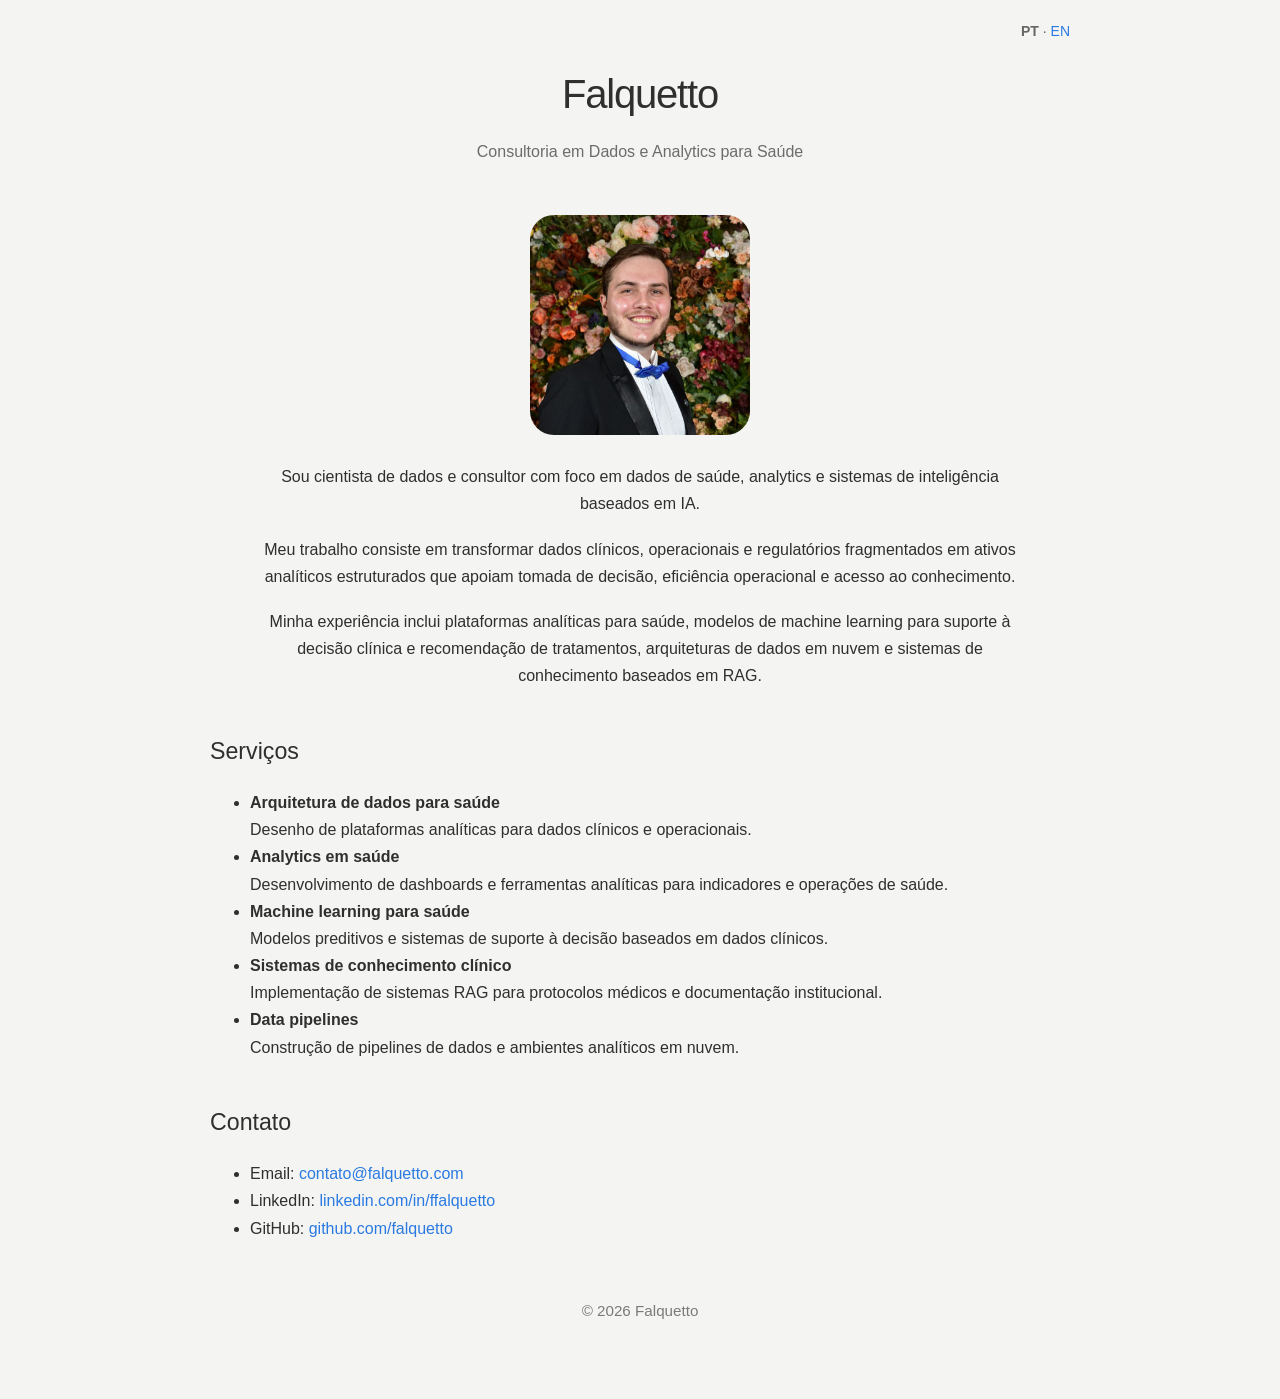
==== pt.html @ 8dc953e3 "." ====
<!DOCTYPE html>
<html lang="pt">

<head>
<meta charset="UTF-8">
<meta name="viewport" content="width=device-width, initial-scale=1.0">

<title>Falquetto // Consultoria em Dados para Saúde</title>

<link rel="stylesheet" href="style.css">
</head>

<body>

<div class="container">

<div class="lang-switch">
<strong>PT</strong> · <a href="index.html">EN</a>
</div>

<header>

<h1>Falquetto</h1>

<p class="subtitle">
Consultoria em Dados e Analytics para Saúde
</p>

</header>


<section class="intro">

<img src="assets/foto.jpg" class="profile">

<p>
Sou cientista de dados e consultor com foco em dados de saúde, analytics e sistemas de inteligência baseados em IA.
</p>

<p>
Meu trabalho consiste em transformar dados clínicos, operacionais e regulatórios fragmentados em ativos analíticos estruturados que apoiam tomada de decisão, eficiência operacional e acesso ao conhecimento.
</p>

<p>
Minha experiência inclui plataformas analíticas para saúde, modelos de machine learning para suporte à decisão clínica e recomendação de tratamentos, arquiteturas de dados em nuvem e sistemas de conhecimento baseados em RAG.
</p>

</section>


<section>

<h2>Serviços</h2>

<ul>

<li>
<b>Arquitetura de dados para saúde</b><br>
Desenho de plataformas analíticas para dados clínicos e operacionais.
</li>

<li>
<b>Analytics em saúde</b><br>
Desenvolvimento de dashboards e ferramentas analíticas para indicadores e operações de saúde.
</li>

<li>
<b>Machine learning para saúde</b><br>
Modelos preditivos e sistemas de suporte à decisão baseados em dados clínicos.
</li>

<li>
<b>Sistemas de conhecimento clínico</b><br>
Implementação de sistemas RAG para protocolos médicos e documentação institucional.
</li>

<li>
<b>Data pipelines</b><br>
Construção de pipelines de dados e ambientes analíticos em nuvem.
</li>

</ul>

</section>


<section>

<h2>Contato</h2>

<ul>

<li>Email: <a href="mailto:contato@falquetto.com">contato@falquetto.com</a></li>

<li>LinkedIn:
<a href="https://www.linkedin.com/in/ffalquetto/" target="_blank">
linkedin.com/in/ffalquetto
</a>
</li>

<li>GitHub:
<a href="https://github.com/falquetto" target="_blank">
github.com/falquetto
</a>
</li>

</ul>

</section>

<footer>

<p>© 2026 Falquetto</p>

</footer>

</div>

</body>
</html>
---- style.css ----
body {

  margin: 0;
  font-family: -apple-system, BlinkMacSystemFont, "Segoe UI", Roboto, Helvetica, Arial, sans-serif;
  background: #f4f4f2;
  color: #2f2f2f;
  line-height: 1.7;

}

.container {

  max-width: 860px;
  margin: auto;
  padding: 60px 30px;
  position: relative;

}

.lang-switch {

  position: absolute;
  top: 20px;
  right: 30px;
  font-size: 14px;
  color: #666;

}

.lang-switch a {

  text-decoration: none;
  color: #2a7ae2;

}

.lang-switch a:hover {

  text-decoration: underline;

}

header {

  text-align: center;
  margin-bottom: 50px;

}

h1 {

  margin: 0;
  font-size: 2.5rem;
  font-weight: 300;
  letter-spacing: -0.03em;

}

.subtitle {

  margin-top: 10px;
  color: #6c6c6c;
  font-size: 1rem;

}

section {

  margin-bottom: 42px;

}

h2 {

  margin: 0 0 18px;
  font-size: 1.45rem;
  font-weight: 500;

}

.intro {

  text-align: center;

}

.intro p {

  max-width: 760px;
  margin: auto;
  margin-bottom: 18px;

}

.profile {

  width: 220px;
  border-radius: 24px;
  display: block;
  margin: auto;
  margin-bottom: 28px;

}

.card-list,
.contact-list {

  list-style: none;
  padding: 0;
  margin: 0;

}

.card-list li {

  background: rgba(255, 255, 255, 0.7);
  border: 1px solid #e7e7e3;
  border-radius: 18px;
  padding: 18px 20px;
  margin-bottom: 14px;

}

.contact-list li {

  margin-bottom: 10px;

}

b {

  font-weight: 600;

}

a {

  color: #2a7ae2;
  text-decoration: none;

}

a:hover {

  text-decoration: underline;

}

footer {

  margin-top: 56px;
  text-align: center;
  color: #7a7a7a;
  font-size: 0.95rem;

}

@media (max-width: 640px) {

  .container {

    padding: 40px 20px;

  }

  h1 {

    font-size: 2rem;

  }

  .profile {

    width: 180px;

  }

  .lang-switch {

    right: 20px;

  }

}
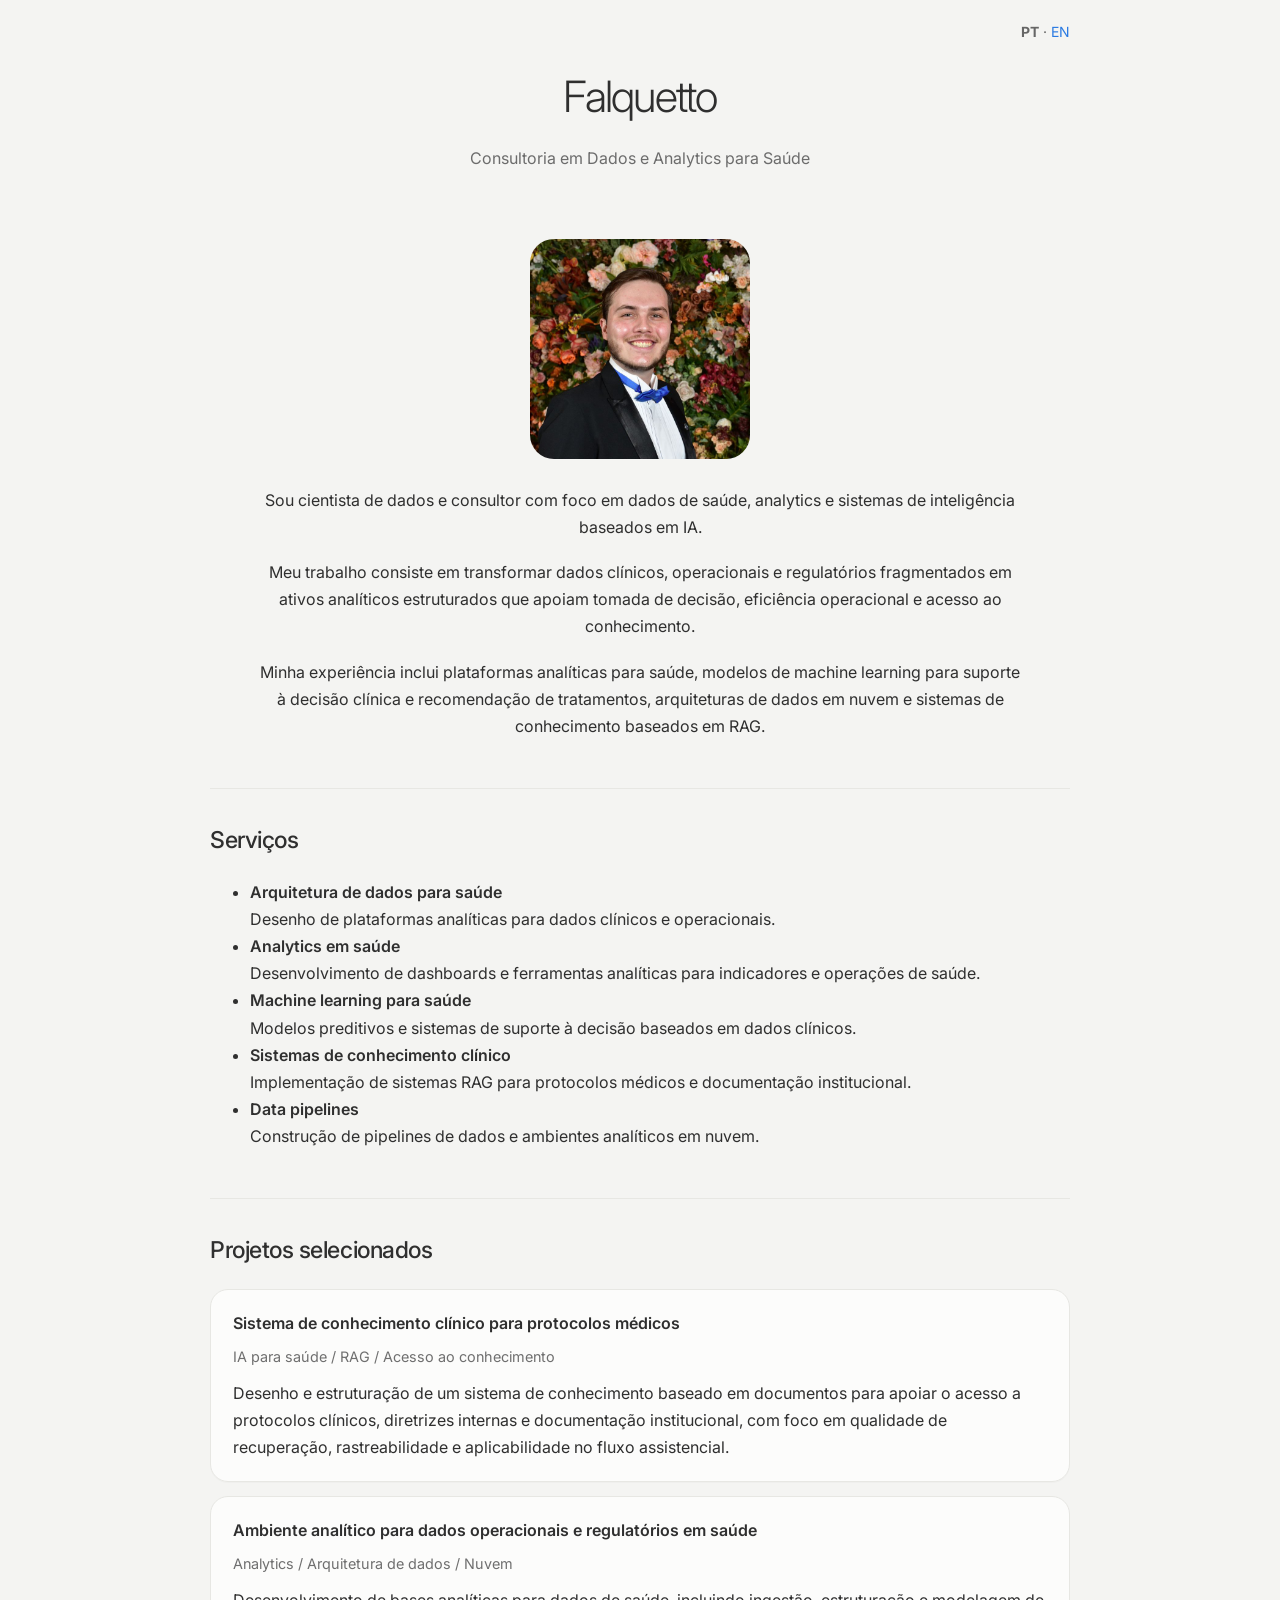
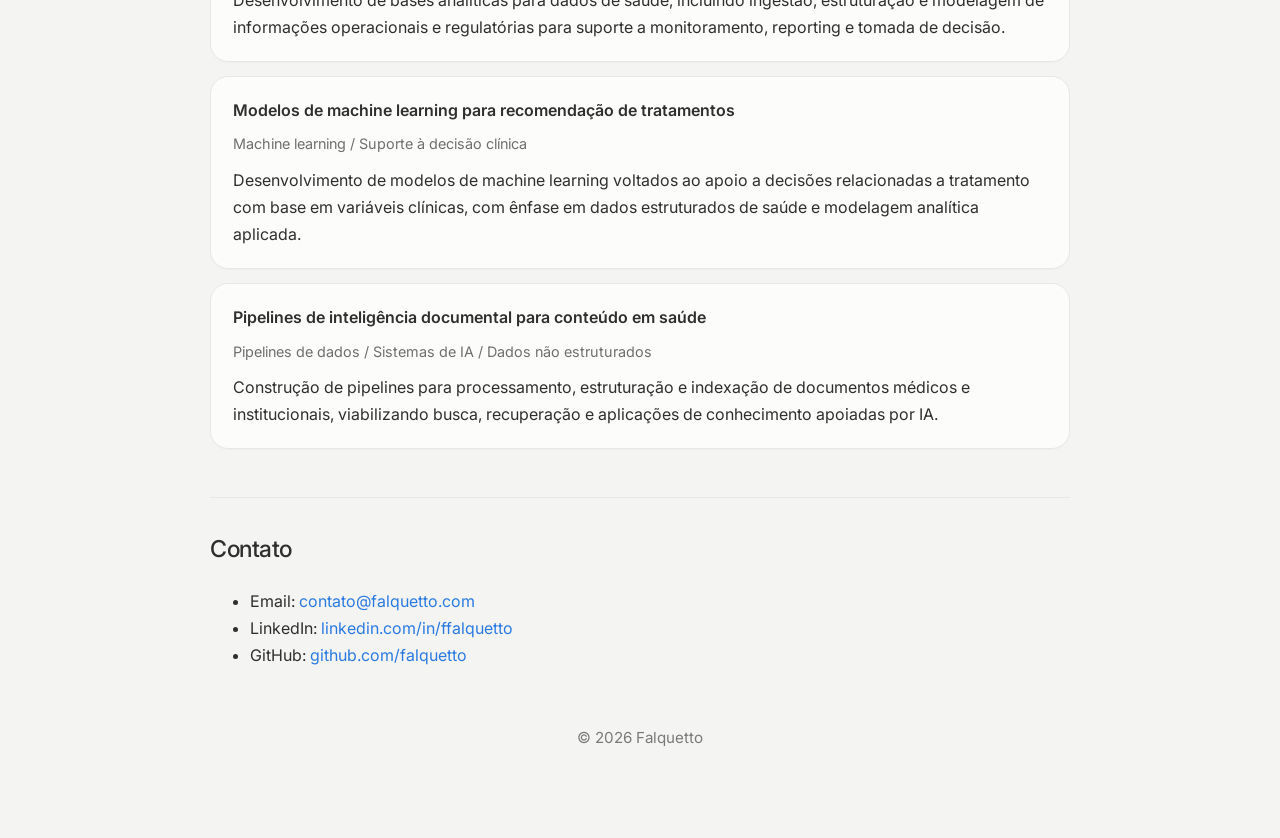
==== commit e1029f52: "." ====
--- a/pt.html
+++ b/pt.html
@@ -85,6 +85,36 @@
 
 
 <section>
+  <h2>Projetos selecionados</h2>
+  <ul class="project-list">
+    <li>
+      <span class="project-title">Sistema de conhecimento clínico para protocolos médicos</span>
+      <span class="project-meta">IA para saúde / RAG / Acesso ao conhecimento</span>
+      Desenho e estruturação de um sistema de conhecimento baseado em documentos para apoiar o acesso a protocolos clínicos, diretrizes internas e documentação institucional, com foco em qualidade de recuperação, rastreabilidade e aplicabilidade no fluxo assistencial.
+    </li>
+
+    <li>
+      <span class="project-title">Ambiente analítico para dados operacionais e regulatórios em saúde</span>
+      <span class="project-meta">Analytics / Arquitetura de dados / Nuvem</span>
+      Desenvolvimento de bases analíticas para dados de saúde, incluindo ingestão, estruturação e modelagem de informações operacionais e regulatórias para suporte a monitoramento, reporting e tomada de decisão.
+    </li>
+
+    <li>
+      <span class="project-title">Modelos de machine learning para recomendação de tratamentos</span>
+      <span class="project-meta">Machine learning / Suporte à decisão clínica</span>
+      Desenvolvimento de modelos de machine learning voltados ao apoio a decisões relacionadas a tratamento com base em variáveis clínicas, com ênfase em dados estruturados de saúde e modelagem analítica aplicada.
+    </li>
+
+    <li>
+      <span class="project-title">Pipelines de inteligência documental para conteúdo em saúde</span>
+      <span class="project-meta">Pipelines de dados / Sistemas de IA / Dados não estruturados</span>
+      Construção de pipelines para processamento, estruturação e indexação de documentos médicos e institucionais, viabilizando busca, recuperação e aplicações de conhecimento apoiadas por IA.
+    </li>
+  </ul>
+</section>
+
+
+<section>
 
 <h2>Contato</h2>
 
--- a/style.css
+++ b/style.css
@@ -1,184 +1,168 @@
+@import url('https://fonts.googleapis.com/css2?family=Inter:wght@300;400;500;600&display=swap');
+
 body {
-
   margin: 0;
-  font-family: -apple-system, BlinkMacSystemFont, "Segoe UI", Roboto, Helvetica, Arial, sans-serif;
+  font-family: "Inter", -apple-system, BlinkMacSystemFont, "Segoe UI", Roboto, Helvetica, Arial, sans-serif;
   background: #f4f4f2;
   color: #2f2f2f;
   line-height: 1.7;
-
 }
 
 .container {
-
   max-width: 860px;
   margin: auto;
-  padding: 60px 30px;
+  padding: 60px 30px 72px;
   position: relative;
-
 }
 
 .lang-switch {
-
   position: absolute;
   top: 20px;
   right: 30px;
   font-size: 14px;
   color: #666;
-
 }
 
 .lang-switch a {
-
   text-decoration: none;
   color: #2a7ae2;
-
 }
 
 .lang-switch a:hover {
-
   text-decoration: underline;
-
 }
 
 header {
-
   text-align: center;
-  margin-bottom: 50px;
-
+  margin-bottom: 56px;
 }
 
 h1 {
-
   margin: 0;
-  font-size: 2.5rem;
+  font-size: 2.7rem;
   font-weight: 300;
-  letter-spacing: -0.03em;
-
+  letter-spacing: -0.04em;
 }
 
 .subtitle {
-
-  margin-top: 10px;
+  margin-top: 12px;
   color: #6c6c6c;
   font-size: 1rem;
-
 }
 
 section {
+  margin-bottom: 48px;
+  padding-top: 10px;
+}
 
-  margin-bottom: 42px;
-
+section + section {
+  border-top: 1px solid #e7e7e3;
+  padding-top: 32px;
 }
 
 h2 {
-
   margin: 0 0 18px;
   font-size: 1.45rem;
   font-weight: 500;
-
+  letter-spacing: -0.02em;
 }
 
 .intro {
-
   text-align: center;
-
 }
 
 .intro p {
-
   max-width: 760px;
-  margin: auto;
-  margin-bottom: 18px;
-
+  margin: 0 auto 18px;
 }
 
 .profile {
-
   width: 220px;
+  max-width: 100%;
   border-radius: 24px;
   display: block;
-  margin: auto;
-  margin-bottom: 28px;
-
+  margin: 0 auto 28px;
 }
 
 .card-list,
-.contact-list {
-
+.contact-list,
+.project-list {
   list-style: none;
   padding: 0;
   margin: 0;
-
 }
 
-.card-list li {
-
-  background: rgba(255, 255, 255, 0.7);
+.card-list li,
+.project-list li {
+  background: rgba(255, 255, 255, 0.72);
   border: 1px solid #e7e7e3;
   border-radius: 18px;
   padding: 18px 20px;
   margin-bottom: 14px;
+  box-shadow: 0 1px 0 rgba(0, 0, 0, 0.02);
+}
 
+.project-list li {
+  padding: 20px 22px;
+}
+
+.project-title {
+  display: block;
+  margin-bottom: 8px;
+  font-weight: 600;
+  font-size: 1rem;
+}
+
+.project-meta {
+  display: block;
+  margin-bottom: 10px;
+  font-size: 0.9rem;
+  color: #6f6f6f;
 }
 
 .contact-list li {
-
   margin-bottom: 10px;
-
 }
 
 b {
-
   font-weight: 600;
-
 }
 
 a {
-
   color: #2a7ae2;
   text-decoration: none;
-
 }
 
 a:hover {
-
   text-decoration: underline;
-
 }
 
 footer {
-
   margin-top: 56px;
   text-align: center;
   color: #7a7a7a;
   font-size: 0.95rem;
-
 }
 
 @media (max-width: 640px) {
-
   .container {
-
-    padding: 40px 20px;
-
+    padding: 40px 20px 56px;
   }
 
   h1 {
-
-    font-size: 2rem;
-
+    font-size: 2.1rem;
   }
 
   .profile {
-
     width: 180px;
-
   }
 
   .lang-switch {
-
     right: 20px;
-
+    top: 16px;
   }
 
+  section + section {
+    padding-top: 24px;
+  }
 }
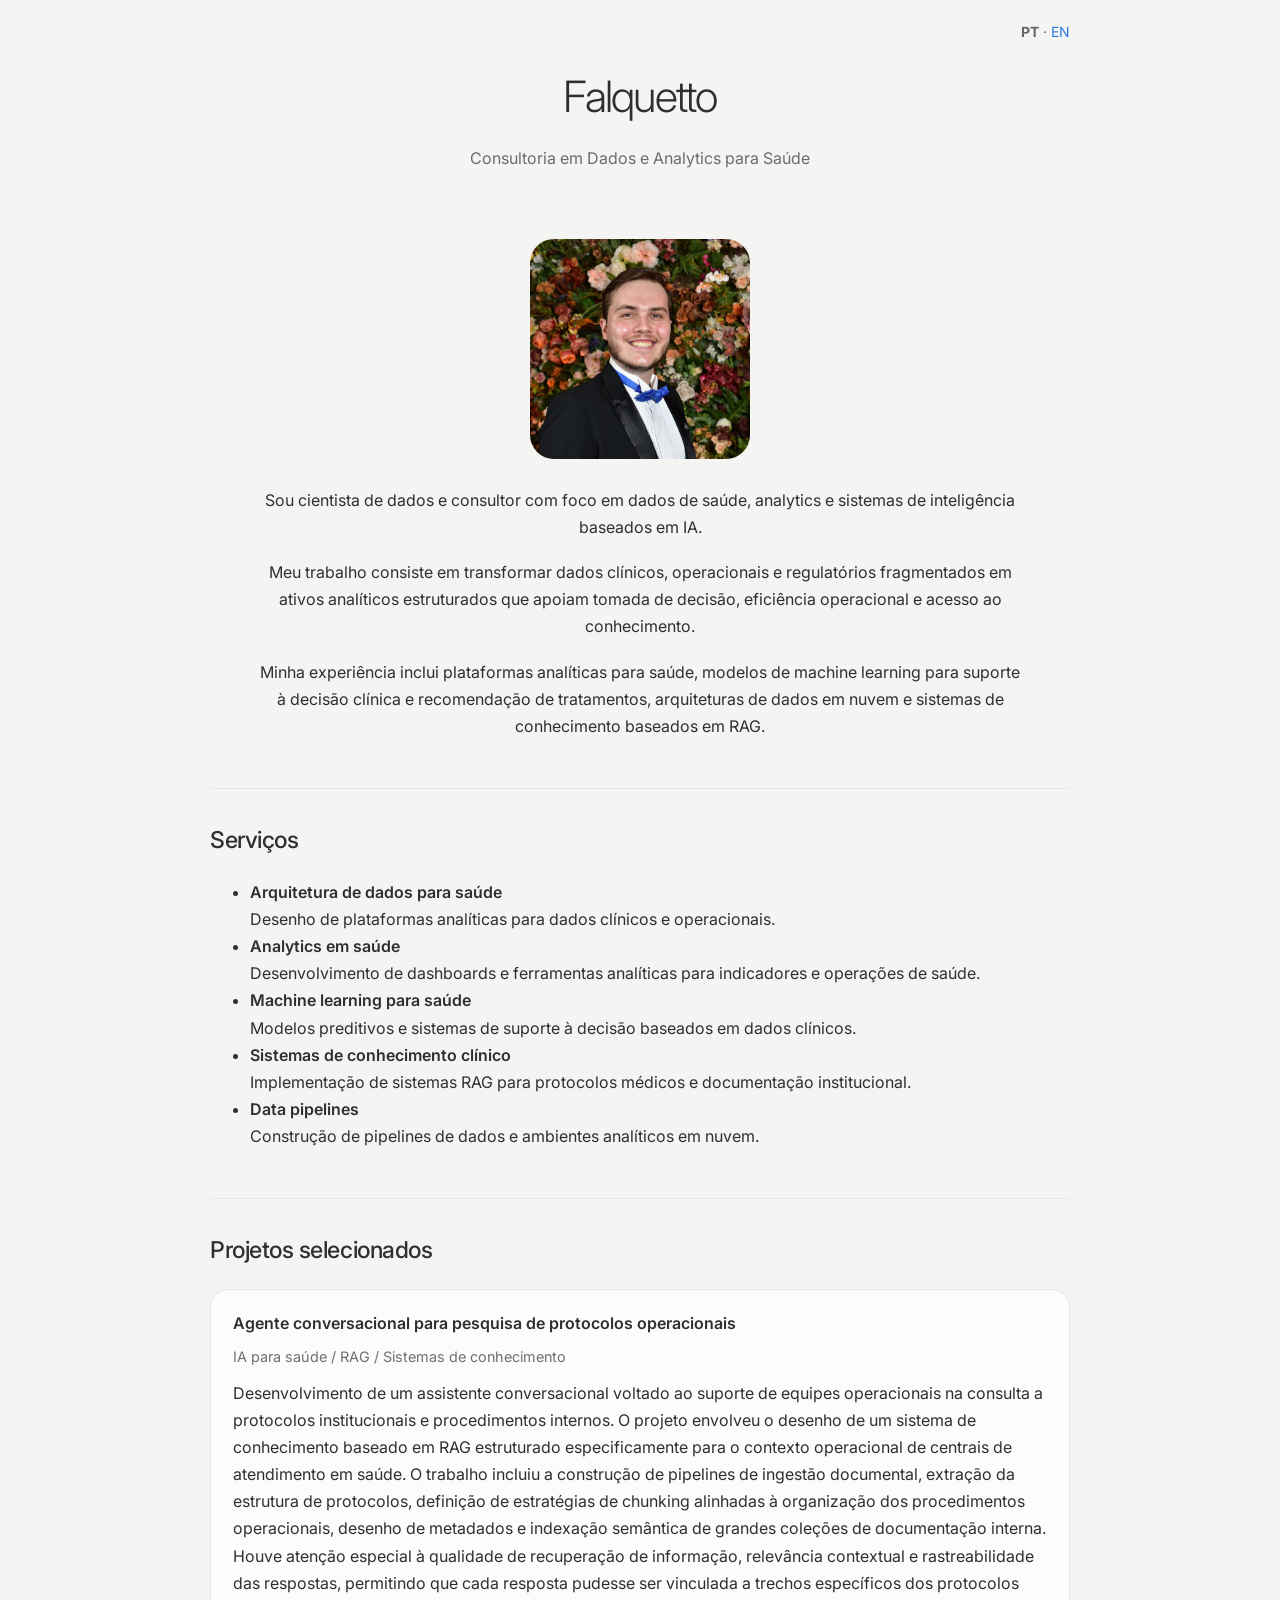
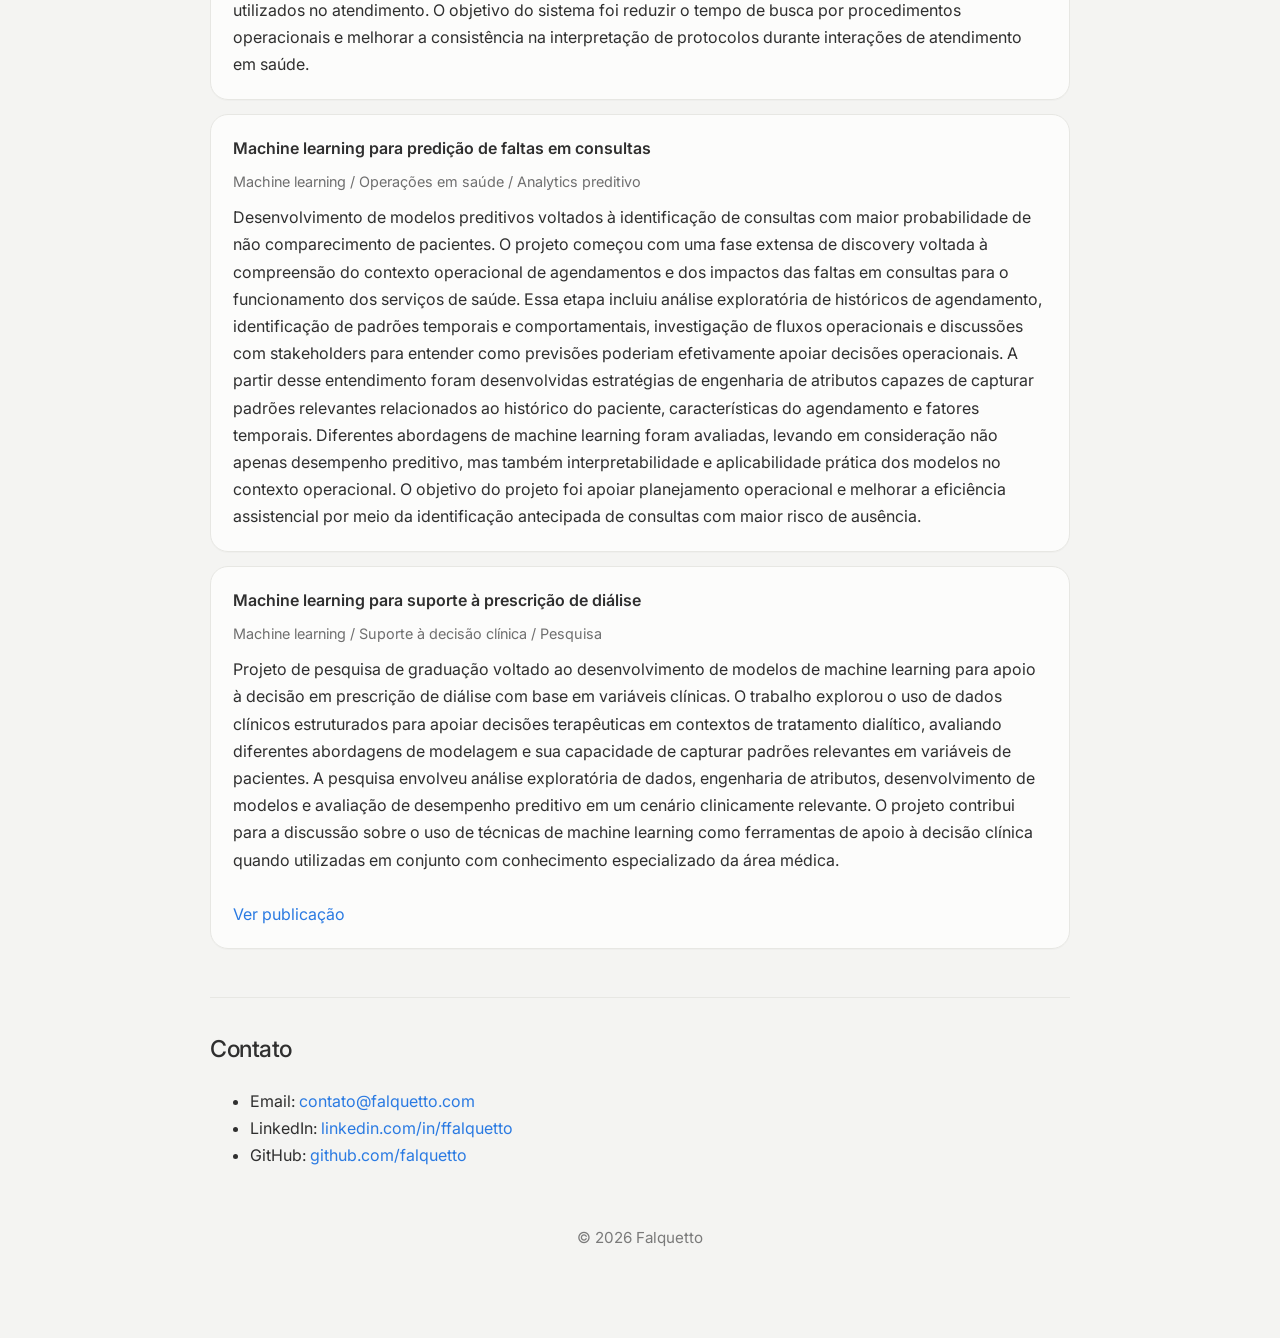
==== commit 25e596b0: "update projects section" ====
--- a/pt.html
+++ b/pt.html
@@ -86,33 +86,124 @@
 
 <section>
   <h2>Projetos selecionados</h2>
+
   <ul class="project-list">
+
     <li>
-      <span class="project-title">Sistema de conhecimento clínico para protocolos médicos</span>
-      <span class="project-meta">IA para saúde / RAG / Acesso ao conhecimento</span>
-      Desenho e estruturação de um sistema de conhecimento baseado em documentos para apoiar o acesso a protocolos clínicos, diretrizes internas e documentação institucional, com foco em qualidade de recuperação, rastreabilidade e aplicabilidade no fluxo assistencial.
+
+      <span class="project-title">
+      Agente conversacional para pesquisa de protocolos operacionais
+      </span>
+
+      <span class="project-meta">
+      IA para saúde / RAG / Sistemas de conhecimento
+      </span>
+
+      Desenvolvimento de um assistente conversacional voltado ao suporte de
+      equipes operacionais na consulta a protocolos institucionais e
+      procedimentos internos.
+
+      O projeto envolveu o desenho de um sistema de conhecimento baseado em
+      RAG estruturado especificamente para o contexto operacional de centrais
+      de atendimento em saúde.
+
+      O trabalho incluiu a construção de pipelines de ingestão documental,
+      extração da estrutura de protocolos, definição de estratégias de
+      chunking alinhadas à organização dos procedimentos operacionais,
+      desenho de metadados e indexação semântica de grandes coleções de
+      documentação interna.
+
+      Houve atenção especial à qualidade de recuperação de informação,
+      relevância contextual e rastreabilidade das respostas, permitindo que
+      cada resposta pudesse ser vinculada a trechos específicos dos
+      protocolos utilizados no atendimento.
+
+      O objetivo do sistema foi reduzir o tempo de busca por procedimentos
+      operacionais e melhorar a consistência na interpretação de protocolos
+      durante interações de atendimento em saúde.
+
     </li>
 
+
+
     <li>
-      <span class="project-title">Ambiente analítico para dados operacionais e regulatórios em saúde</span>
-      <span class="project-meta">Analytics / Arquitetura de dados / Nuvem</span>
-      Desenvolvimento de bases analíticas para dados de saúde, incluindo ingestão, estruturação e modelagem de informações operacionais e regulatórias para suporte a monitoramento, reporting e tomada de decisão.
+
+      <span class="project-title">
+      Machine learning para predição de faltas em consultas
+      </span>
+
+      <span class="project-meta">
+      Machine learning / Operações em saúde / Analytics preditivo
+      </span>
+
+      Desenvolvimento de modelos preditivos voltados à identificação de
+      consultas com maior probabilidade de não comparecimento de pacientes.
+
+      O projeto começou com uma fase extensa de discovery voltada à
+      compreensão do contexto operacional de agendamentos e dos impactos
+      das faltas em consultas para o funcionamento dos serviços de saúde.
+
+      Essa etapa incluiu análise exploratória de históricos de agendamento,
+      identificação de padrões temporais e comportamentais, investigação de
+      fluxos operacionais e discussões com stakeholders para entender como
+      previsões poderiam efetivamente apoiar decisões operacionais.
+
+      A partir desse entendimento foram desenvolvidas estratégias de
+      engenharia de atributos capazes de capturar padrões relevantes
+      relacionados ao histórico do paciente, características do
+      agendamento e fatores temporais.
+
+      Diferentes abordagens de machine learning foram avaliadas, levando
+      em consideração não apenas desempenho preditivo, mas também
+      interpretabilidade e aplicabilidade prática dos modelos no contexto
+      operacional.
+
+      O objetivo do projeto foi apoiar planejamento operacional e melhorar
+      a eficiência assistencial por meio da identificação antecipada de
+      consultas com maior risco de ausência.
+
     </li>
 
+
+
     <li>
-      <span class="project-title">Modelos de machine learning para recomendação de tratamentos</span>
-      <span class="project-meta">Machine learning / Suporte à decisão clínica</span>
-      Desenvolvimento de modelos de machine learning voltados ao apoio a decisões relacionadas a tratamento com base em variáveis clínicas, com ênfase em dados estruturados de saúde e modelagem analítica aplicada.
+
+      <span class="project-title">
+      Machine learning para suporte à prescrição de diálise
+      </span>
+
+      <span class="project-meta">
+      Machine learning / Suporte à decisão clínica / Pesquisa
+      </span>
+
+      Projeto de pesquisa de graduação voltado ao desenvolvimento de
+      modelos de machine learning para apoio à decisão em prescrição de
+      diálise com base em variáveis clínicas.
+
+      O trabalho explorou o uso de dados clínicos estruturados para apoiar
+      decisões terapêuticas em contextos de tratamento dialítico,
+      avaliando diferentes abordagens de modelagem e sua capacidade de
+      capturar padrões relevantes em variáveis de pacientes.
+
+      A pesquisa envolveu análise exploratória de dados, engenharia de
+      atributos, desenvolvimento de modelos e avaliação de desempenho
+      preditivo em um cenário clinicamente relevante.
+
+      O projeto contribui para a discussão sobre o uso de técnicas de
+      machine learning como ferramentas de apoio à decisão clínica quando
+      utilizadas em conjunto com conhecimento especializado da área médica.
+
+      <br><br>
+
+      <a href="https://sol.sbc.org.br/index.php/wesaac/article/view/33469" target="_blank">
+      Ver publicação
+      </a>
+
     </li>
 
-    <li>
-      <span class="project-title">Pipelines de inteligência documental para conteúdo em saúde</span>
-      <span class="project-meta">Pipelines de dados / Sistemas de IA / Dados não estruturados</span>
-      Construção de pipelines para processamento, estruturação e indexação de documentos médicos e institucionais, viabilizando busca, recuperação e aplicações de conhecimento apoiadas por IA.
-    </li>
   </ul>
-</section>
-
+
+</section>
 
 <section>
 
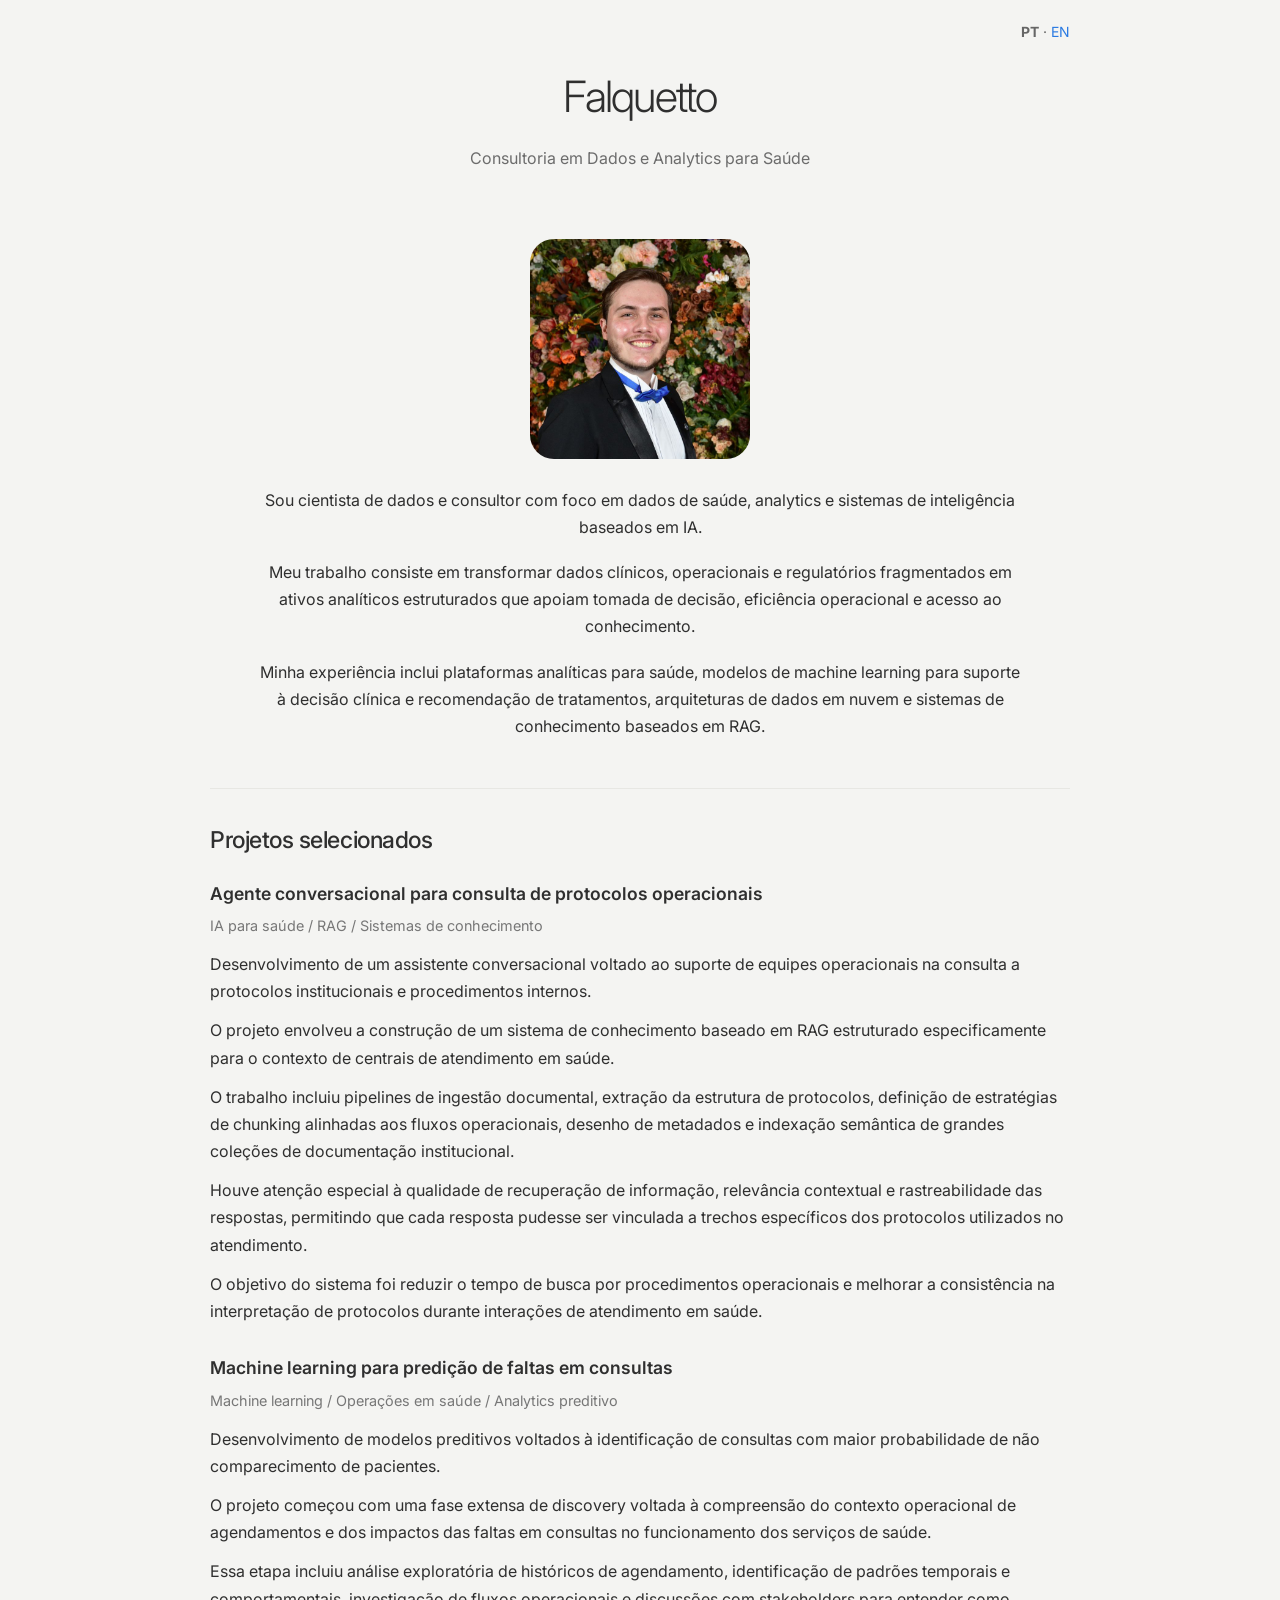
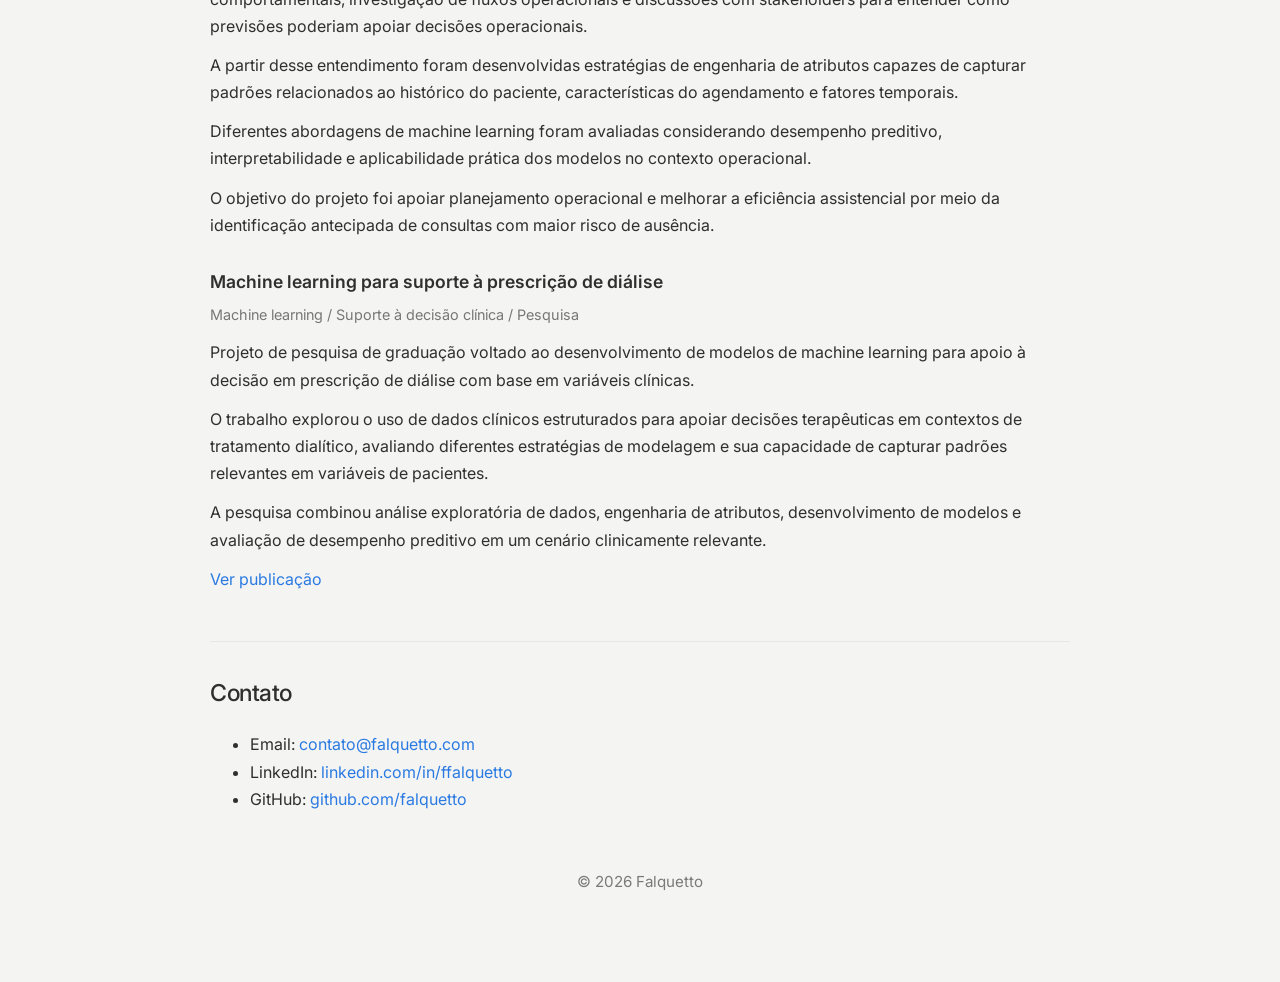
==== commit c7a8f5c2: "update project section style" ====
--- a/pt.html
+++ b/pt.html
@@ -50,158 +50,113 @@
 
 <section>
 
-<h2>Serviços</h2>
+<h2>Projetos selecionados</h2>
 
-<ul>
+<ul class="project-list">
 
 <li>
-<b>Arquitetura de dados para saúde</b><br>
-Desenho de plataformas analíticas para dados clínicos e operacionais.
+
+<div class="project-title">
+Agente conversacional para consulta de protocolos operacionais
+</div>
+
+<div class="project-meta">
+IA para saúde / RAG / Sistemas de conhecimento
+</div>
+
+<p>
+Desenvolvimento de um assistente conversacional voltado ao suporte de equipes operacionais na consulta a protocolos institucionais e procedimentos internos.
+</p>
+
+<p>
+O projeto envolveu a construção de um sistema de conhecimento baseado em RAG estruturado especificamente para o contexto de centrais de atendimento em saúde.
+</p>
+
+<p>
+O trabalho incluiu pipelines de ingestão documental, extração da estrutura de protocolos, definição de estratégias de chunking alinhadas aos fluxos operacionais, desenho de metadados e indexação semântica de grandes coleções de documentação institucional.
+</p>
+
+<p>
+Houve atenção especial à qualidade de recuperação de informação, relevância contextual e rastreabilidade das respostas, permitindo que cada resposta pudesse ser vinculada a trechos específicos dos protocolos utilizados no atendimento.
+</p>
+
+<p>
+O objetivo do sistema foi reduzir o tempo de busca por procedimentos operacionais e melhorar a consistência na interpretação de protocolos durante interações de atendimento em saúde.
+</p>
+
 </li>
 
+
+
 <li>
-<b>Analytics em saúde</b><br>
-Desenvolvimento de dashboards e ferramentas analíticas para indicadores e operações de saúde.
+
+<div class="project-title">
+Machine learning para predição de faltas em consultas
+</div>
+
+<div class="project-meta">
+Machine learning / Operações em saúde / Analytics preditivo
+</div>
+
+<p>
+Desenvolvimento de modelos preditivos voltados à identificação de consultas com maior probabilidade de não comparecimento de pacientes.
+</p>
+
+<p>
+O projeto começou com uma fase extensa de discovery voltada à compreensão do contexto operacional de agendamentos e dos impactos das faltas em consultas no funcionamento dos serviços de saúde.
+</p>
+
+<p>
+Essa etapa incluiu análise exploratória de históricos de agendamento, identificação de padrões temporais e comportamentais, investigação de fluxos operacionais e discussões com stakeholders para entender como previsões poderiam apoiar decisões operacionais.
+</p>
+
+<p>
+A partir desse entendimento foram desenvolvidas estratégias de engenharia de atributos capazes de capturar padrões relacionados ao histórico do paciente, características do agendamento e fatores temporais.
+</p>
+
+<p>
+Diferentes abordagens de machine learning foram avaliadas considerando desempenho preditivo, interpretabilidade e aplicabilidade prática dos modelos no contexto operacional.
+</p>
+
+<p>
+O objetivo do projeto foi apoiar planejamento operacional e melhorar a eficiência assistencial por meio da identificação antecipada de consultas com maior risco de ausência.
+</p>
+
 </li>
 
-<li>
-<b>Machine learning para saúde</b><br>
-Modelos preditivos e sistemas de suporte à decisão baseados em dados clínicos.
-</li>
+
 
 <li>
-<b>Sistemas de conhecimento clínico</b><br>
-Implementação de sistemas RAG para protocolos médicos e documentação institucional.
-</li>
 
-<li>
-<b>Data pipelines</b><br>
-Construção de pipelines de dados e ambientes analíticos em nuvem.
+<div class="project-title">
+Machine learning para suporte à prescrição de diálise
+</div>
+
+<div class="project-meta">
+Machine learning / Suporte à decisão clínica / Pesquisa
+</div>
+
+<p>
+Projeto de pesquisa de graduação voltado ao desenvolvimento de modelos de machine learning para apoio à decisão em prescrição de diálise com base em variáveis clínicas.
+</p>
+
+<p>
+O trabalho explorou o uso de dados clínicos estruturados para apoiar decisões terapêuticas em contextos de tratamento dialítico, avaliando diferentes estratégias de modelagem e sua capacidade de capturar padrões relevantes em variáveis de pacientes.
+</p>
+
+<p>
+A pesquisa combinou análise exploratória de dados, engenharia de atributos, desenvolvimento de modelos e avaliação de desempenho preditivo em um cenário clinicamente relevante.
+</p>
+
+<p>
+<a href="https://sol.sbc.org.br/index.php/wesaac/article/view/33469" target="_blank">
+Ver publicação
+</a>
+</p>
+
 </li>
 
 </ul>
-
-</section>
-
-
-<section>
-  <h2>Projetos selecionados</h2>
-
-  <ul class="project-list">
-
-    <li>
-
-      <span class="project-title">
-      Agente conversacional para pesquisa de protocolos operacionais
-      </span>
-
-      <span class="project-meta">
-      IA para saúde / RAG / Sistemas de conhecimento
-      </span>
-
-      Desenvolvimento de um assistente conversacional voltado ao suporte de
-      equipes operacionais na consulta a protocolos institucionais e
-      procedimentos internos.
-
-      O projeto envolveu o desenho de um sistema de conhecimento baseado em
-      RAG estruturado especificamente para o contexto operacional de centrais
-      de atendimento em saúde.
-
-      O trabalho incluiu a construção de pipelines de ingestão documental,
-      extração da estrutura de protocolos, definição de estratégias de
-      chunking alinhadas à organização dos procedimentos operacionais,
-      desenho de metadados e indexação semântica de grandes coleções de
-      documentação interna.
-
-      Houve atenção especial à qualidade de recuperação de informação,
-      relevância contextual e rastreabilidade das respostas, permitindo que
-      cada resposta pudesse ser vinculada a trechos específicos dos
-      protocolos utilizados no atendimento.
-
-      O objetivo do sistema foi reduzir o tempo de busca por procedimentos
-      operacionais e melhorar a consistência na interpretação de protocolos
-      durante interações de atendimento em saúde.
-
-    </li>
-
-
-
-    <li>
-
-      <span class="project-title">
-      Machine learning para predição de faltas em consultas
-      </span>
-
-      <span class="project-meta">
-      Machine learning / Operações em saúde / Analytics preditivo
-      </span>
-
-      Desenvolvimento de modelos preditivos voltados à identificação de
-      consultas com maior probabilidade de não comparecimento de pacientes.
-
-      O projeto começou com uma fase extensa de discovery voltada à
-      compreensão do contexto operacional de agendamentos e dos impactos
-      das faltas em consultas para o funcionamento dos serviços de saúde.
-
-      Essa etapa incluiu análise exploratória de históricos de agendamento,
-      identificação de padrões temporais e comportamentais, investigação de
-      fluxos operacionais e discussões com stakeholders para entender como
-      previsões poderiam efetivamente apoiar decisões operacionais.
-
-      A partir desse entendimento foram desenvolvidas estratégias de
-      engenharia de atributos capazes de capturar padrões relevantes
-      relacionados ao histórico do paciente, características do
-      agendamento e fatores temporais.
-
-      Diferentes abordagens de machine learning foram avaliadas, levando
-      em consideração não apenas desempenho preditivo, mas também
-      interpretabilidade e aplicabilidade prática dos modelos no contexto
-      operacional.
-
-      O objetivo do projeto foi apoiar planejamento operacional e melhorar
-      a eficiência assistencial por meio da identificação antecipada de
-      consultas com maior risco de ausência.
-
-    </li>
-
-
-
-    <li>
-
-      <span class="project-title">
-      Machine learning para suporte à prescrição de diálise
-      </span>
-
-      <span class="project-meta">
-      Machine learning / Suporte à decisão clínica / Pesquisa
-      </span>
-
-      Projeto de pesquisa de graduação voltado ao desenvolvimento de
-      modelos de machine learning para apoio à decisão em prescrição de
-      diálise com base em variáveis clínicas.
-
-      O trabalho explorou o uso de dados clínicos estruturados para apoiar
-      decisões terapêuticas em contextos de tratamento dialítico,
-      avaliando diferentes abordagens de modelagem e sua capacidade de
-      capturar padrões relevantes em variáveis de pacientes.
-
-      A pesquisa envolveu análise exploratória de dados, engenharia de
-      atributos, desenvolvimento de modelos e avaliação de desempenho
-      preditivo em um cenário clinicamente relevante.
-
-      O projeto contribui para a discussão sobre o uso de técnicas de
-      machine learning como ferramentas de apoio à decisão clínica quando
-      utilizadas em conjunto com conhecimento especializado da área médica.
-
-      <br><br>
-
-      <a href="https://sol.sbc.org.br/index.php/wesaac/article/view/33469" target="_blank">
-      Ver publicação
-      </a>
-
-    </li>
-
-  </ul>
 
 </section>
 
--- a/style.css
+++ b/style.css
@@ -1,168 +1,233 @@
 @import url('https://fonts.googleapis.com/css2?family=Inter:wght@300;400;500;600&display=swap');
 
 body {
+
   margin: 0;
   font-family: "Inter", -apple-system, BlinkMacSystemFont, "Segoe UI", Roboto, Helvetica, Arial, sans-serif;
   background: #f4f4f2;
   color: #2f2f2f;
   line-height: 1.7;
+
 }
 
 .container {
+
   max-width: 860px;
   margin: auto;
   padding: 60px 30px 72px;
   position: relative;
+
 }
 
 .lang-switch {
+
   position: absolute;
   top: 20px;
   right: 30px;
   font-size: 14px;
   color: #666;
+
 }
 
 .lang-switch a {
+
   text-decoration: none;
   color: #2a7ae2;
+
 }
 
 .lang-switch a:hover {
+
   text-decoration: underline;
+
 }
 
 header {
+
   text-align: center;
   margin-bottom: 56px;
+
 }
 
 h1 {
+
   margin: 0;
   font-size: 2.7rem;
   font-weight: 300;
   letter-spacing: -0.04em;
+
 }
 
 .subtitle {
+
   margin-top: 12px;
   color: #6c6c6c;
   font-size: 1rem;
+
 }
 
 section {
+
   margin-bottom: 48px;
   padding-top: 10px;
+
 }
 
 section + section {
+
   border-top: 1px solid #e7e7e3;
   padding-top: 32px;
+
 }
 
 h2 {
+
   margin: 0 0 18px;
   font-size: 1.45rem;
   font-weight: 500;
   letter-spacing: -0.02em;
+
 }
 
 .intro {
+
   text-align: center;
+
 }
 
 .intro p {
+
   max-width: 760px;
-  margin: 0 auto 18px;
+  margin: auto;
+  margin-bottom: 18px;
+
 }
 
 .profile {
+
   width: 220px;
   max-width: 100%;
   border-radius: 24px;
   display: block;
-  margin: 0 auto 28px;
+  margin: auto;
+  margin-bottom: 28px;
+
 }
 
 .card-list,
 .contact-list,
 .project-list {
+
   list-style: none;
   padding: 0;
   margin: 0;
-}
-
-.card-list li,
-.project-list li {
-  background: rgba(255, 255, 255, 0.72);
+
+}
+
+.card-list li {
+
+  background: rgba(255,255,255,0.7);
   border: 1px solid #e7e7e3;
   border-radius: 18px;
   padding: 18px 20px;
   margin-bottom: 14px;
-  box-shadow: 0 1px 0 rgba(0, 0, 0, 0.02);
+
 }
 
 .project-list li {
-  padding: 20px 22px;
+
+  margin-bottom: 28px;
+
 }
 
 .project-title {
-  display: block;
-  margin-bottom: 8px;
+
+  font-size: 1.1rem;
   font-weight: 600;
-  font-size: 1rem;
+  margin-bottom: 6px;
+
 }
 
 .project-meta {
-  display: block;
+
+  font-size: 0.9rem;
+  color: #777;
+  margin-bottom: 12px;
+
+}
+
+.project-list p {
+
+  margin-top: 0;
+  margin-bottom: 12px;
+
+}
+
+.contact-list li {
+
   margin-bottom: 10px;
-  font-size: 0.9rem;
-  color: #6f6f6f;
-}
-
-.contact-list li {
-  margin-bottom: 10px;
+
 }
 
 b {
+
   font-weight: 600;
+
 }
 
 a {
+
   color: #2a7ae2;
   text-decoration: none;
+
 }
 
 a:hover {
+
   text-decoration: underline;
+
 }
 
 footer {
+
   margin-top: 56px;
   text-align: center;
   color: #7a7a7a;
   font-size: 0.95rem;
+
 }
 
 @media (max-width: 640px) {
+
   .container {
+
     padding: 40px 20px 56px;
+
   }
 
   h1 {
+
     font-size: 2.1rem;
+
   }
 
   .profile {
+
     width: 180px;
+
   }
 
   .lang-switch {
+
     right: 20px;
     top: 16px;
+
   }
 
   section + section {
+
     padding-top: 24px;
-  }
+
+  }
+
 }
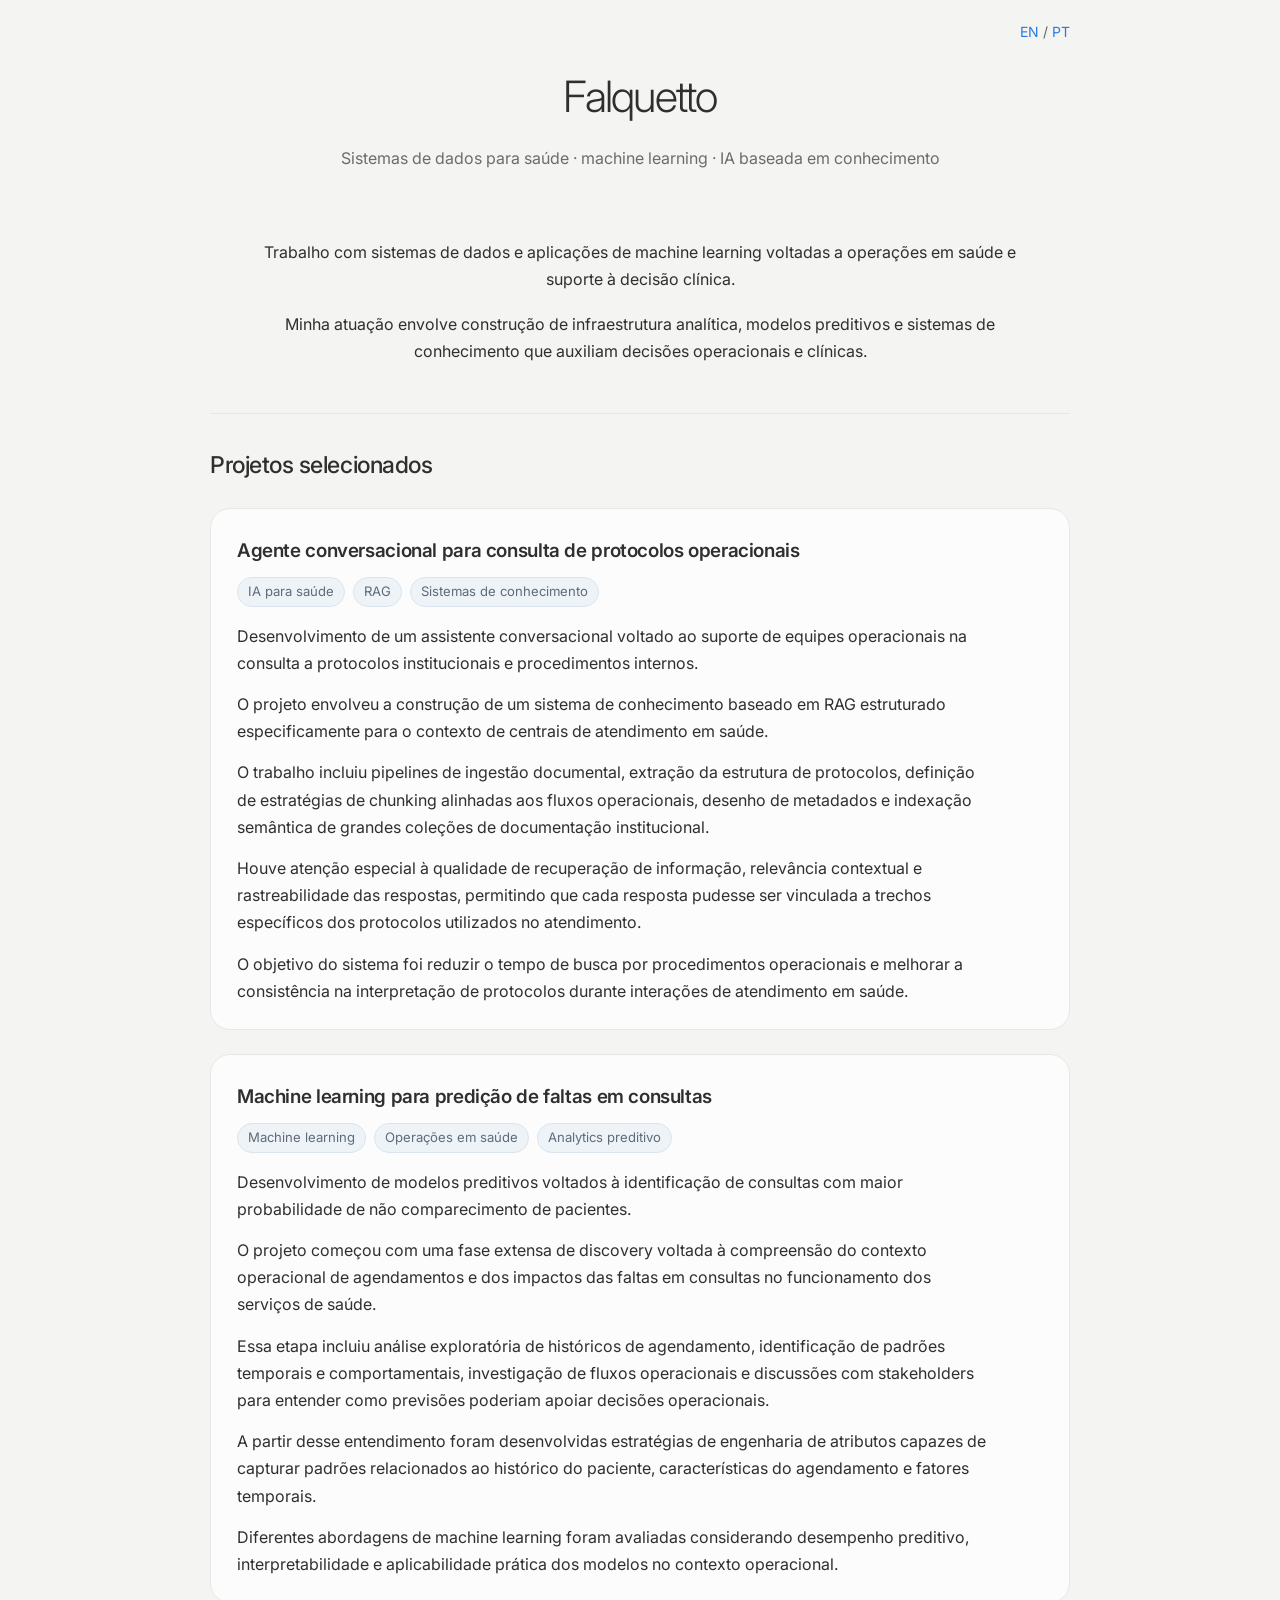
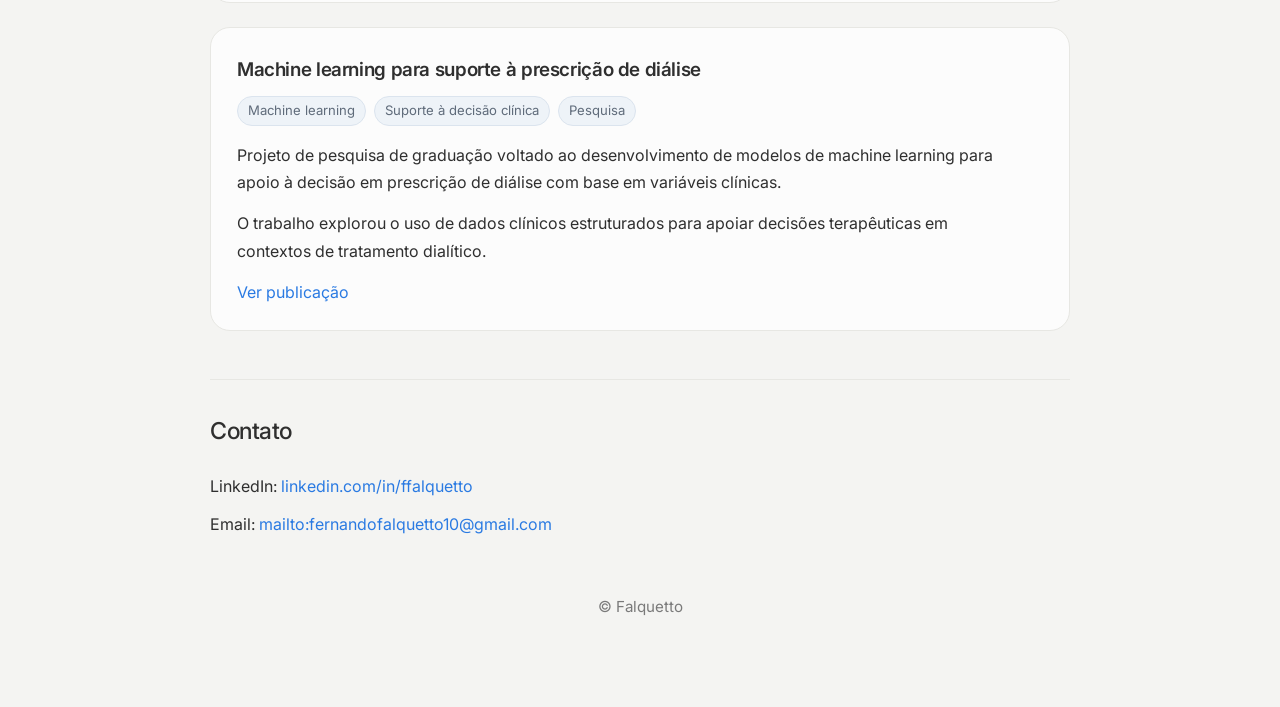
==== commit dbf8eea5: "." ====
--- a/pt.html
+++ b/pt.html
@@ -2,12 +2,14 @@
 <html lang="pt">
 
 <head>
+
 <meta charset="UTF-8">
 <meta name="viewport" content="width=device-width, initial-scale=1.0">
 
-<title>Falquetto // Consultoria em Dados para Saúde</title>
+<title>Falquetto</title>
 
 <link rel="stylesheet" href="style.css">
+
 </head>
 
 <body>
@@ -15,37 +17,31 @@
 <div class="container">
 
 <div class="lang-switch">
-<strong>PT</strong> · <a href="index.html">EN</a>
+<a href="index.html">EN</a> / <a href="pt.html">PT</a>
 </div>
 
 <header>
 
 <h1>Falquetto</h1>
 
-<p class="subtitle">
-Consultoria em Dados e Analytics para Saúde
-</p>
+<div class="subtitle">
+Sistemas de dados para saúde · machine learning · IA baseada em conhecimento
+</div>
 
 </header>
 
-
 <section class="intro">
 
-<img src="assets/foto.jpg" class="profile">
-
 <p>
-Sou cientista de dados e consultor com foco em dados de saúde, analytics e sistemas de inteligência baseados em IA.
+Trabalho com sistemas de dados e aplicações de machine learning voltadas a operações em saúde e suporte à decisão clínica.
 </p>
 
 <p>
-Meu trabalho consiste em transformar dados clínicos, operacionais e regulatórios fragmentados em ativos analíticos estruturados que apoiam tomada de decisão, eficiência operacional e acesso ao conhecimento.
-</p>
-
-<p>
-Minha experiência inclui plataformas analíticas para saúde, modelos de machine learning para suporte à decisão clínica e recomendação de tratamentos, arquiteturas de dados em nuvem e sistemas de conhecimento baseados em RAG.
+Minha atuação envolve construção de infraestrutura analítica, modelos preditivos e sistemas de conhecimento que auxiliam decisões operacionais e clínicas.
 </p>
 
 </section>
+
 
 
 <section>
@@ -60,8 +56,10 @@
 Agente conversacional para consulta de protocolos operacionais
 </div>
 
-<div class="project-meta">
-IA para saúde / RAG / Sistemas de conhecimento
+<div class="project-tags">
+<span>IA para saúde</span>
+<span>RAG</span>
+<span>Sistemas de conhecimento</span>
 </div>
 
 <p>
@@ -94,8 +92,10 @@
 Machine learning para predição de faltas em consultas
 </div>
 
-<div class="project-meta">
-Machine learning / Operações em saúde / Analytics preditivo
+<div class="project-tags">
+<span>Machine learning</span>
+<span>Operações em saúde</span>
+<span>Analytics preditivo</span>
 </div>
 
 <p>
@@ -118,10 +118,6 @@
 Diferentes abordagens de machine learning foram avaliadas considerando desempenho preditivo, interpretabilidade e aplicabilidade prática dos modelos no contexto operacional.
 </p>
 
-<p>
-O objetivo do projeto foi apoiar planejamento operacional e melhorar a eficiência assistencial por meio da identificação antecipada de consultas com maior risco de ausência.
-</p>
-
 </li>
 
 
@@ -132,8 +128,10 @@
 Machine learning para suporte à prescrição de diálise
 </div>
 
-<div class="project-meta">
-Machine learning / Suporte à decisão clínica / Pesquisa
+<div class="project-tags">
+<span>Machine learning</span>
+<span>Suporte à decisão clínica</span>
+<span>Pesquisa</span>
 </div>
 
 <p>
@@ -141,11 +139,7 @@
 </p>
 
 <p>
-O trabalho explorou o uso de dados clínicos estruturados para apoiar decisões terapêuticas em contextos de tratamento dialítico, avaliando diferentes estratégias de modelagem e sua capacidade de capturar padrões relevantes em variáveis de pacientes.
-</p>
-
-<p>
-A pesquisa combinou análise exploratória de dados, engenharia de atributos, desenvolvimento de modelos e avaliação de desempenho preditivo em um cenário clinicamente relevante.
+O trabalho explorou o uso de dados clínicos estruturados para apoiar decisões terapêuticas em contextos de tratamento dialítico.
 </p>
 
 <p>
@@ -160,23 +154,25 @@
 
 </section>
 
+
+
 <section>
 
 <h2>Contato</h2>
 
-<ul>
+<ul class="contact-list">
 
-<li>Email: <a href="mailto:contato@falquetto.com">contato@falquetto.com</a></li>
-
-<li>LinkedIn:
+<li>
+LinkedIn:
 <a href="https://www.linkedin.com/in/ffalquetto/" target="_blank">
 linkedin.com/in/ffalquetto
 </a>
 </li>
 
-<li>GitHub:
-<a href="https://github.com/falquetto" target="_blank">
-github.com/falquetto
+<li>
+Email:
+<a href="mailto:fernandofalquetto10@gmail.com">
+mailto:fernandofalquetto10@gmail.com
 </a>
 </li>
 
@@ -184,13 +180,18 @@
 
 </section>
 
+
+
 <footer>
 
-<p>© 2026 Falquetto</p>
+<p>
+© Falquetto
+</p>
 
 </footer>
 
 </div>
 
 </body>
+
 </html>
--- a/style.css
+++ b/style.css
@@ -82,7 +82,7 @@
 
 h2 {
 
-  margin: 0 0 18px;
+  margin: 0 0 22px;
   font-size: 1.45rem;
   font-weight: 500;
   letter-spacing: -0.02em;
@@ -114,15 +114,83 @@
 
 }
 
+/* lists */
+
 .card-list,
-.contact-list,
-.project-list {
+.contact-list {
 
   list-style: none;
   padding: 0;
   margin: 0;
 
 }
+
+/* project cards */
+
+.project-list {
+
+  list-style: none;
+  padding: 0;
+  margin: 0;
+
+}
+
+.project-list li {
+
+  background: rgba(255,255,255,0.75);
+  border: 1px solid #e7e7e3;
+  border-radius: 20px;
+  padding: 26px 26px 24px;
+  margin-bottom: 24px;
+
+}
+
+.project-title {
+
+  font-size: 1.18rem;
+  font-weight: 600;
+  margin-bottom: 10px;
+  letter-spacing: -0.02em;
+
+}
+
+/* stack tags */
+
+.project-tags {
+
+  display: flex;
+  flex-wrap: wrap;
+  gap: 8px;
+  margin-bottom: 16px;
+
+}
+
+.project-tags span {
+
+  font-size: 0.82rem;
+  color: #5f6b7a;
+  background: #eef3f8;
+  border: 1px solid #dbe4ee;
+  border-radius: 999px;
+  padding: 6px 10px;
+  line-height: 1.2;
+
+}
+
+.project-list p {
+
+  margin: 0 0 14px;
+  max-width: 760px;
+
+}
+
+.project-list p:last-child {
+
+  margin-bottom: 0;
+
+}
+
+/* services cards */
 
 .card-list li {
 
@@ -134,34 +202,7 @@
 
 }
 
-.project-list li {
-
-  margin-bottom: 28px;
-
-}
-
-.project-title {
-
-  font-size: 1.1rem;
-  font-weight: 600;
-  margin-bottom: 6px;
-
-}
-
-.project-meta {
-
-  font-size: 0.9rem;
-  color: #777;
-  margin-bottom: 12px;
-
-}
-
-.project-list p {
-
-  margin-top: 0;
-  margin-bottom: 12px;
-
-}
+/* contact */
 
 .contact-list li {
 
@@ -197,6 +238,8 @@
 
 }
 
+/* mobile */
+
 @media (max-width: 640px) {
 
   .container {
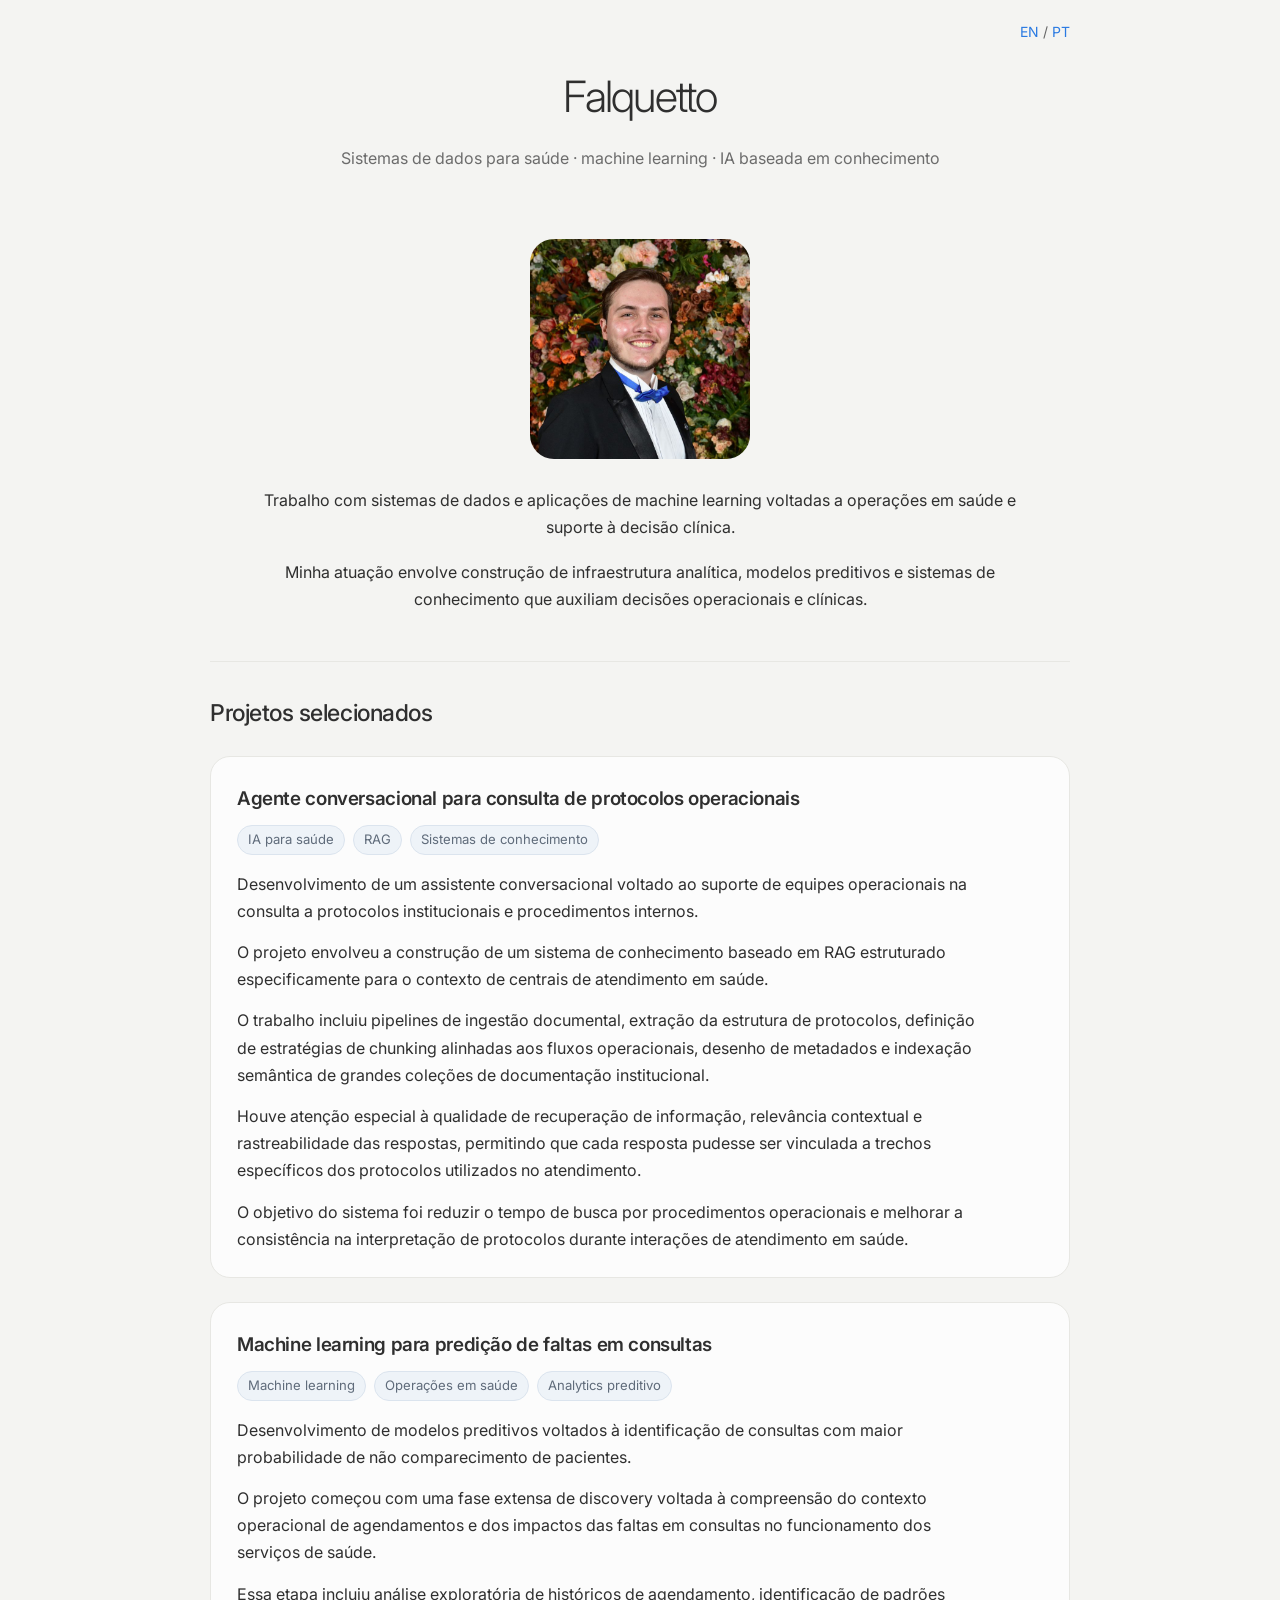
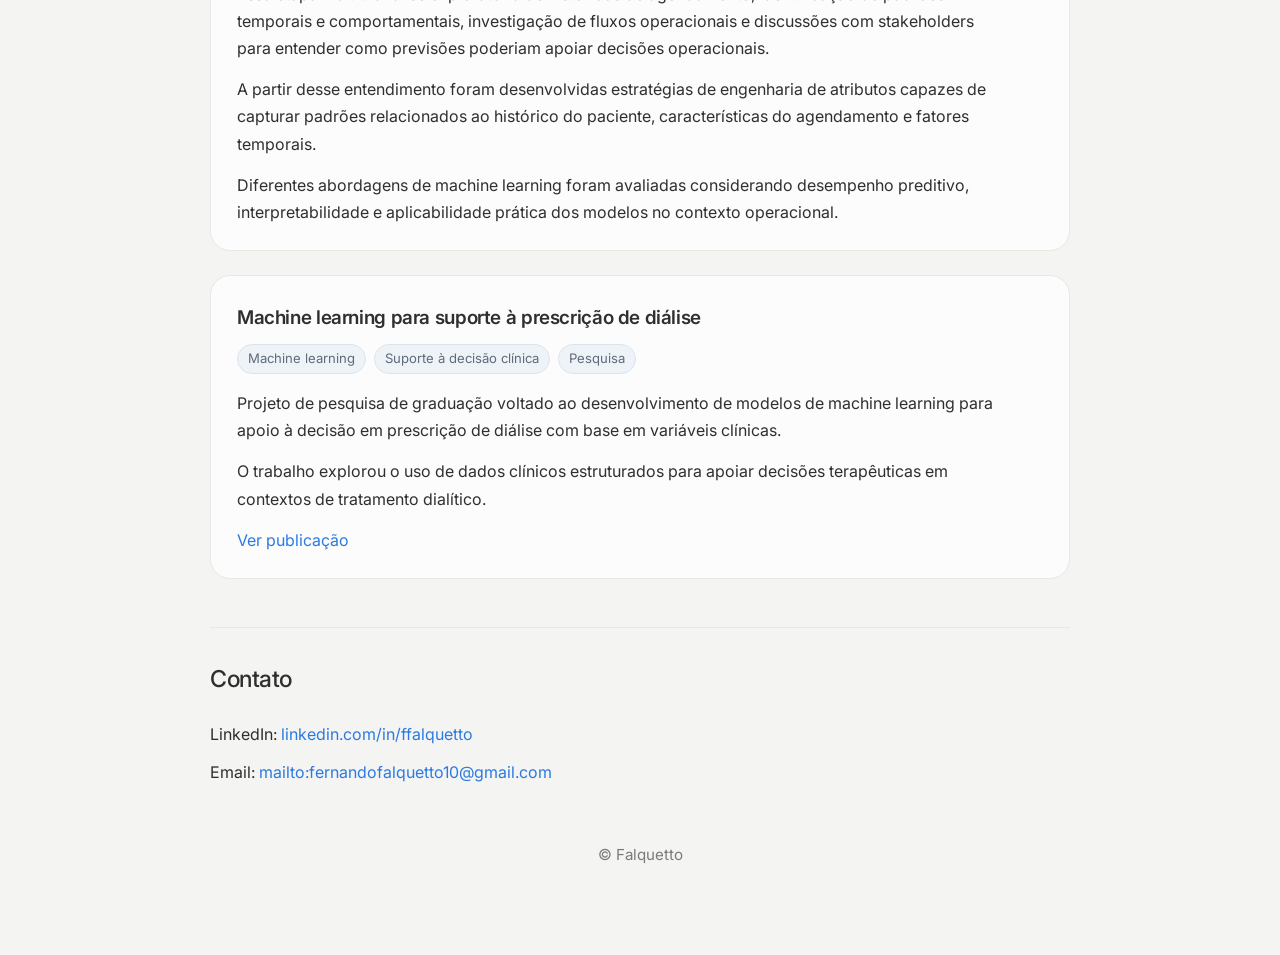
==== commit 868c72d8: "." ====
--- a/pt.html
+++ b/pt.html
@@ -31,6 +31,8 @@
 </header>
 
 <section class="intro">
+
+<img src="assets/foto.jpg" class="profile">
 
 <p>
 Trabalho com sistemas de dados e aplicações de machine learning voltadas a operações em saúde e suporte à decisão clínica.
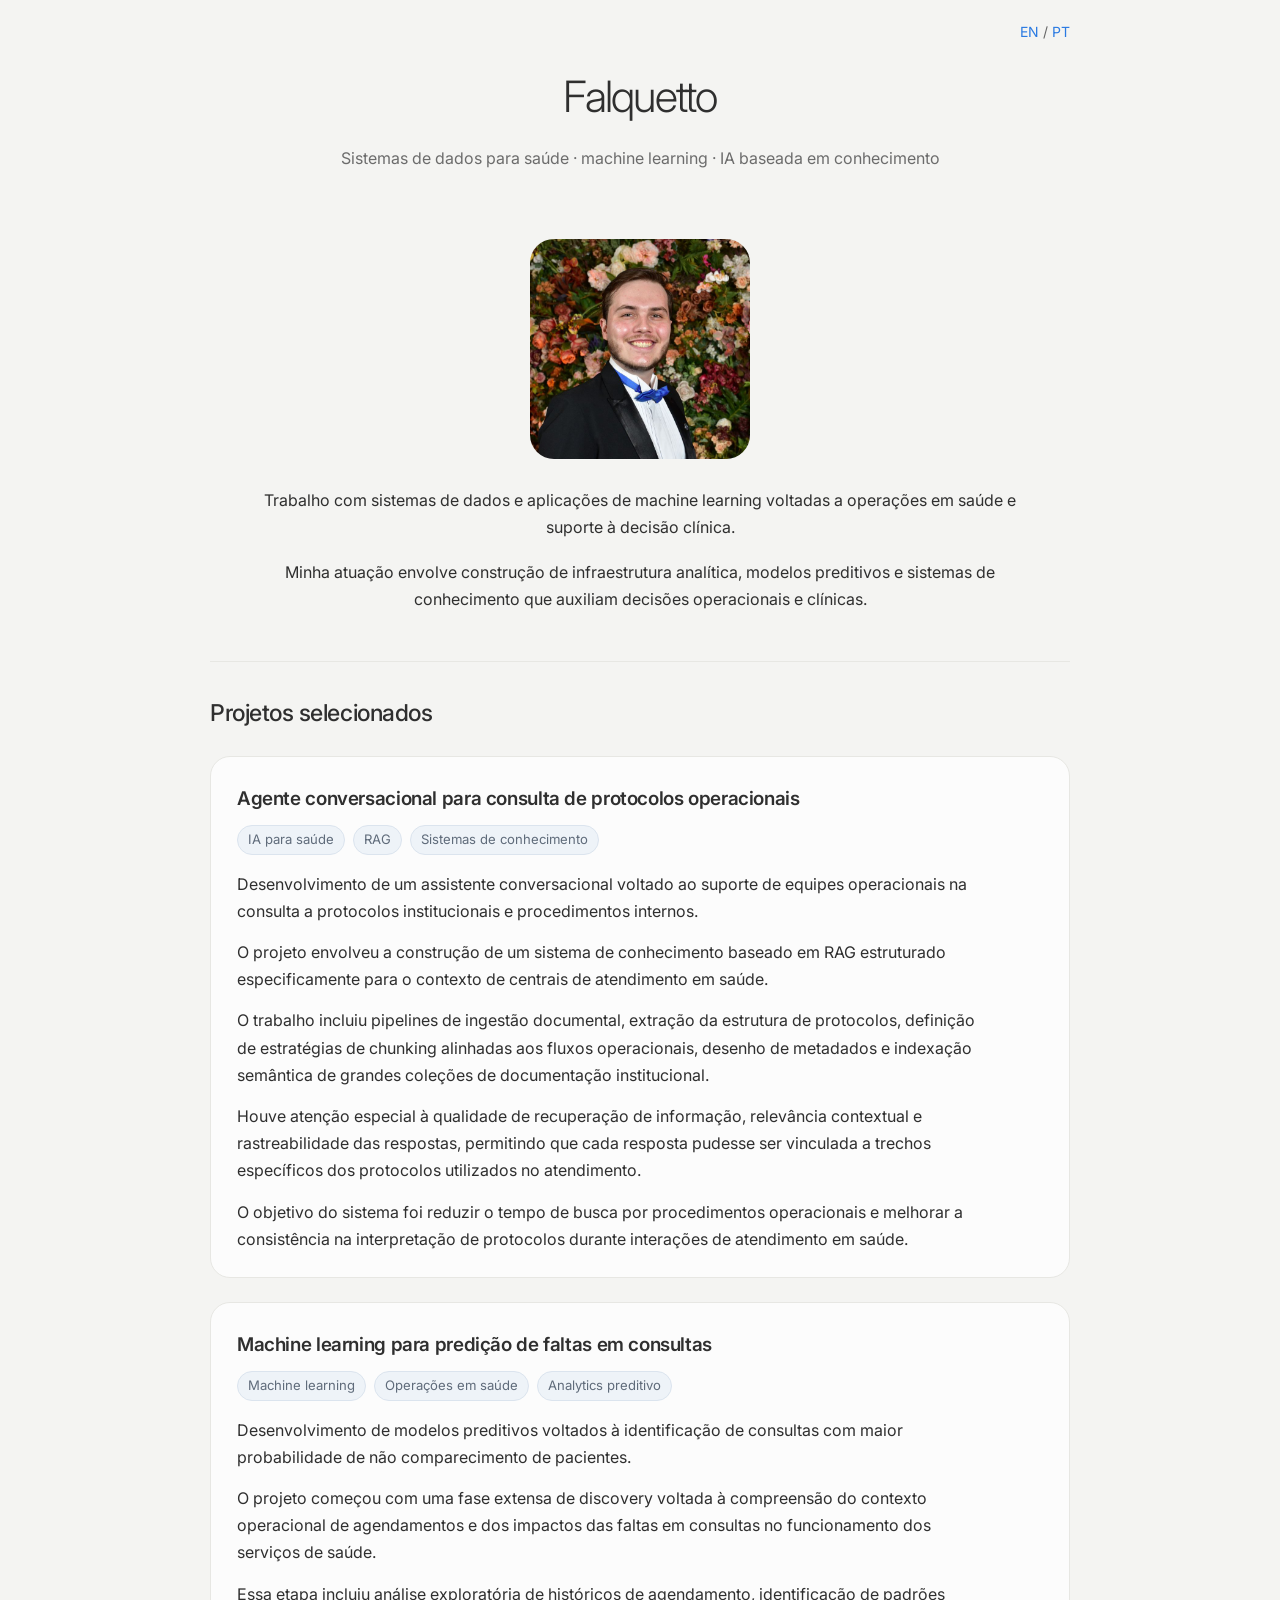
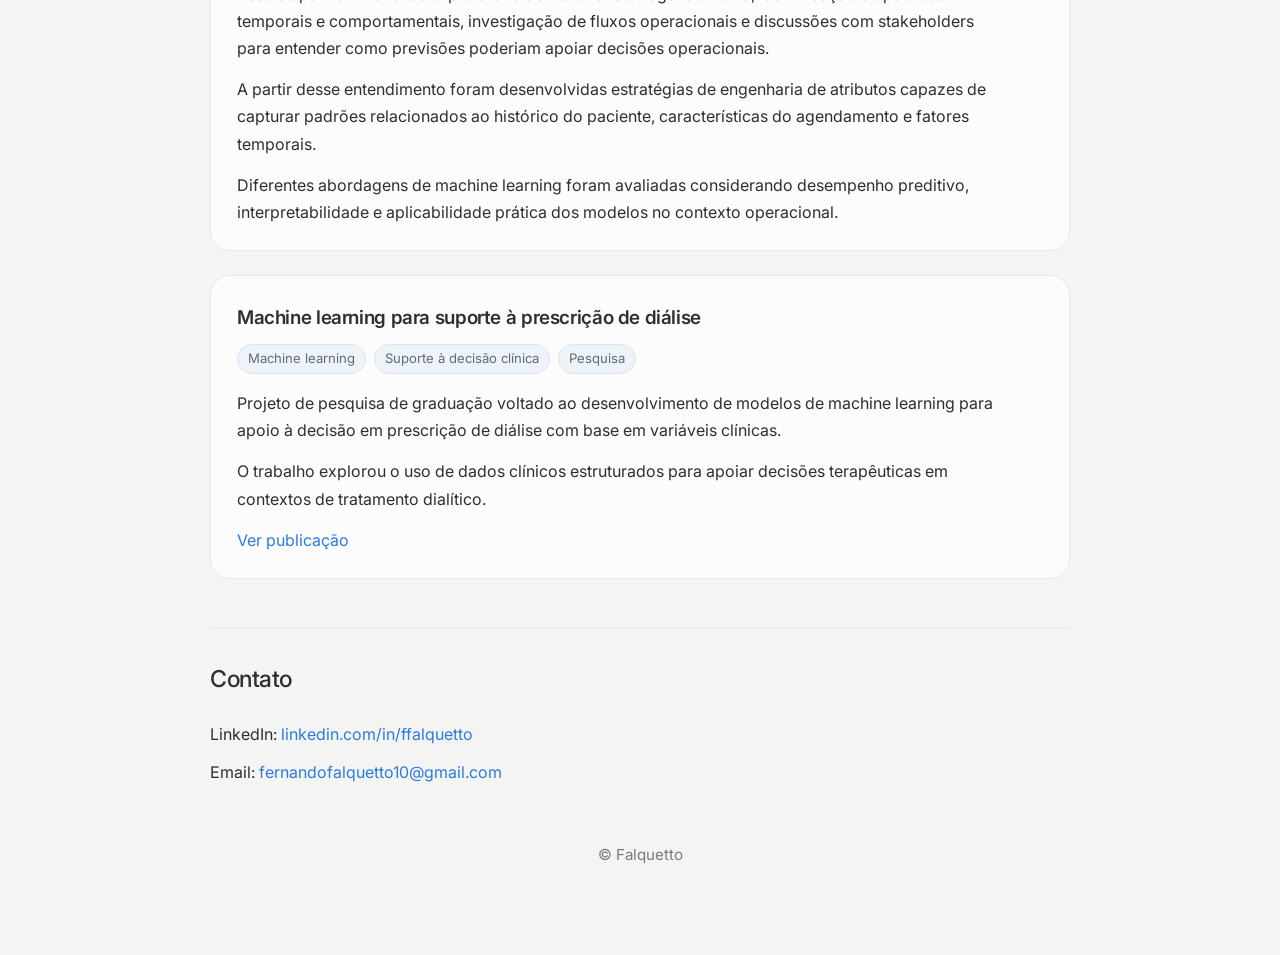
==== commit 57db5f76: "." ====
--- a/pt.html
+++ b/pt.html
@@ -174,7 +174,7 @@
 <li>
 Email:
 <a href="mailto:fernandofalquetto10@gmail.com">
-mailto:fernandofalquetto10@gmail.com
+fernandofalquetto10@gmail.com
 </a>
 </li>
 
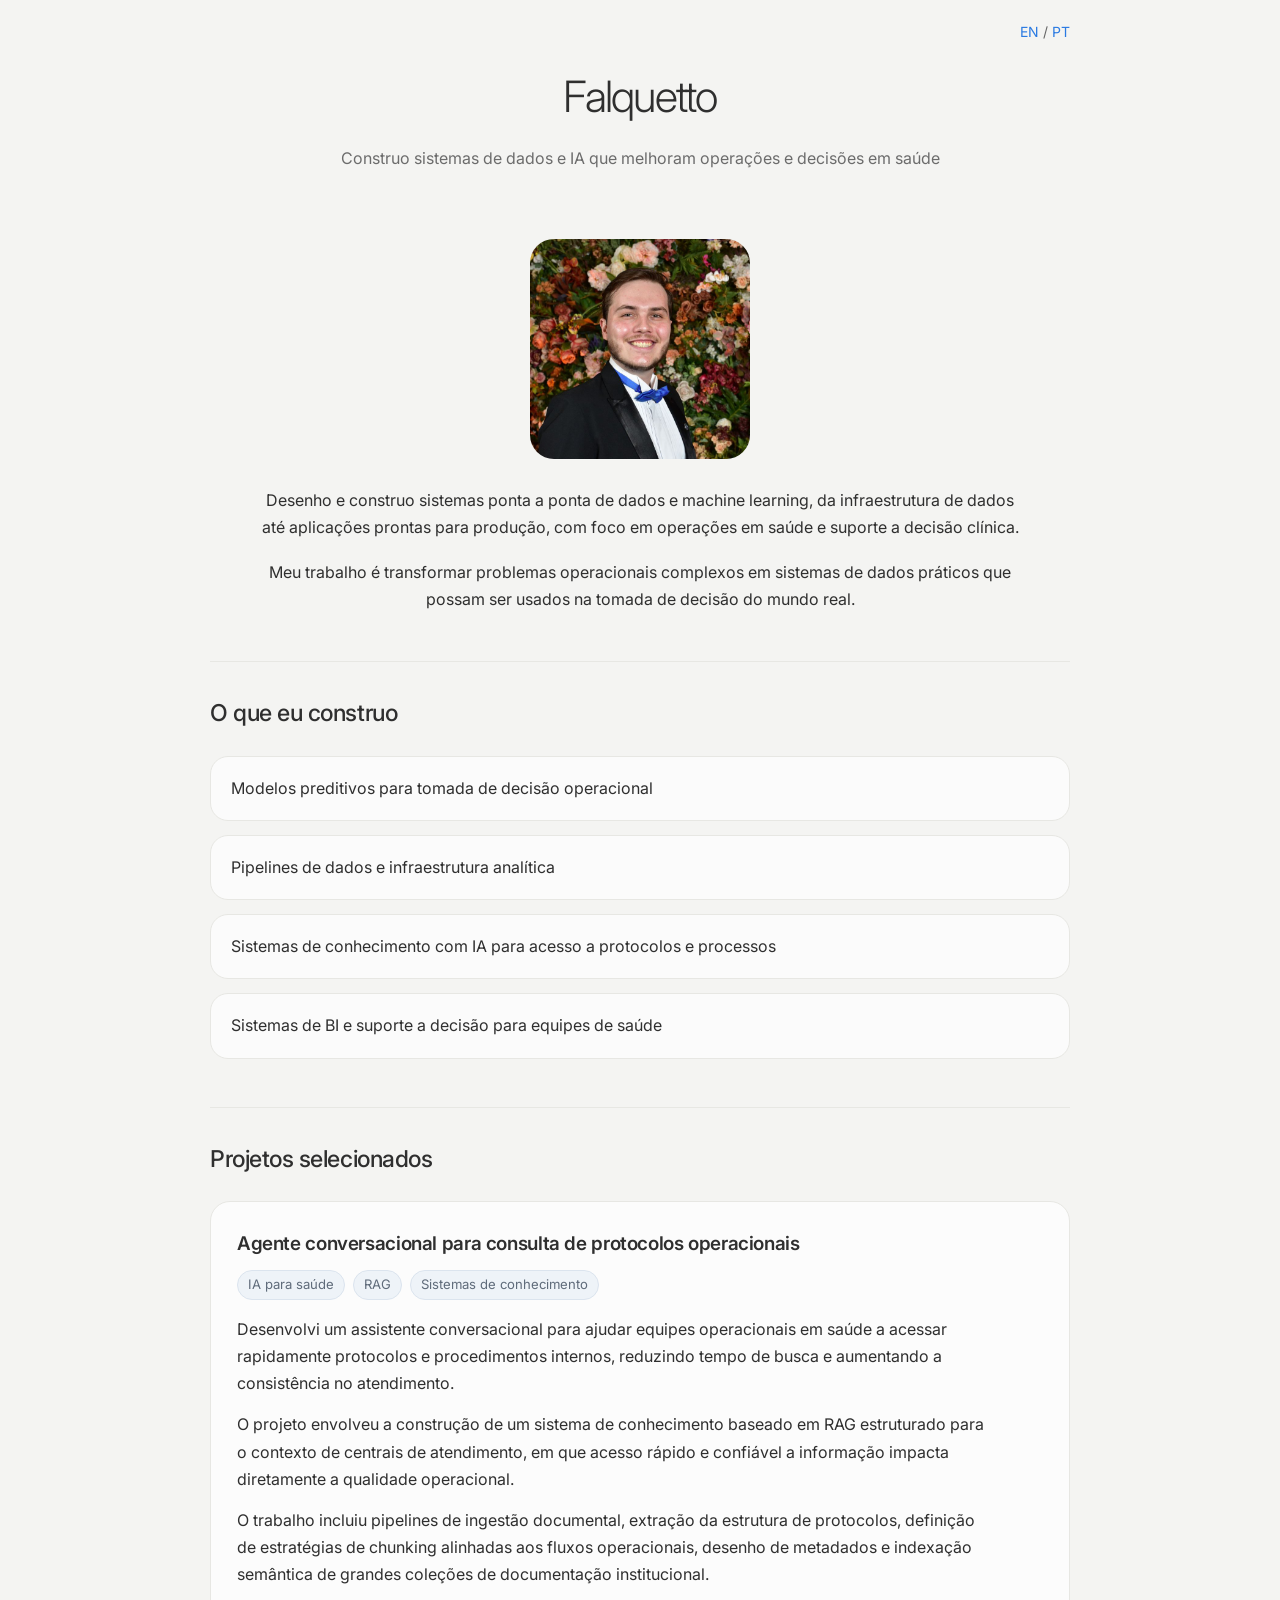
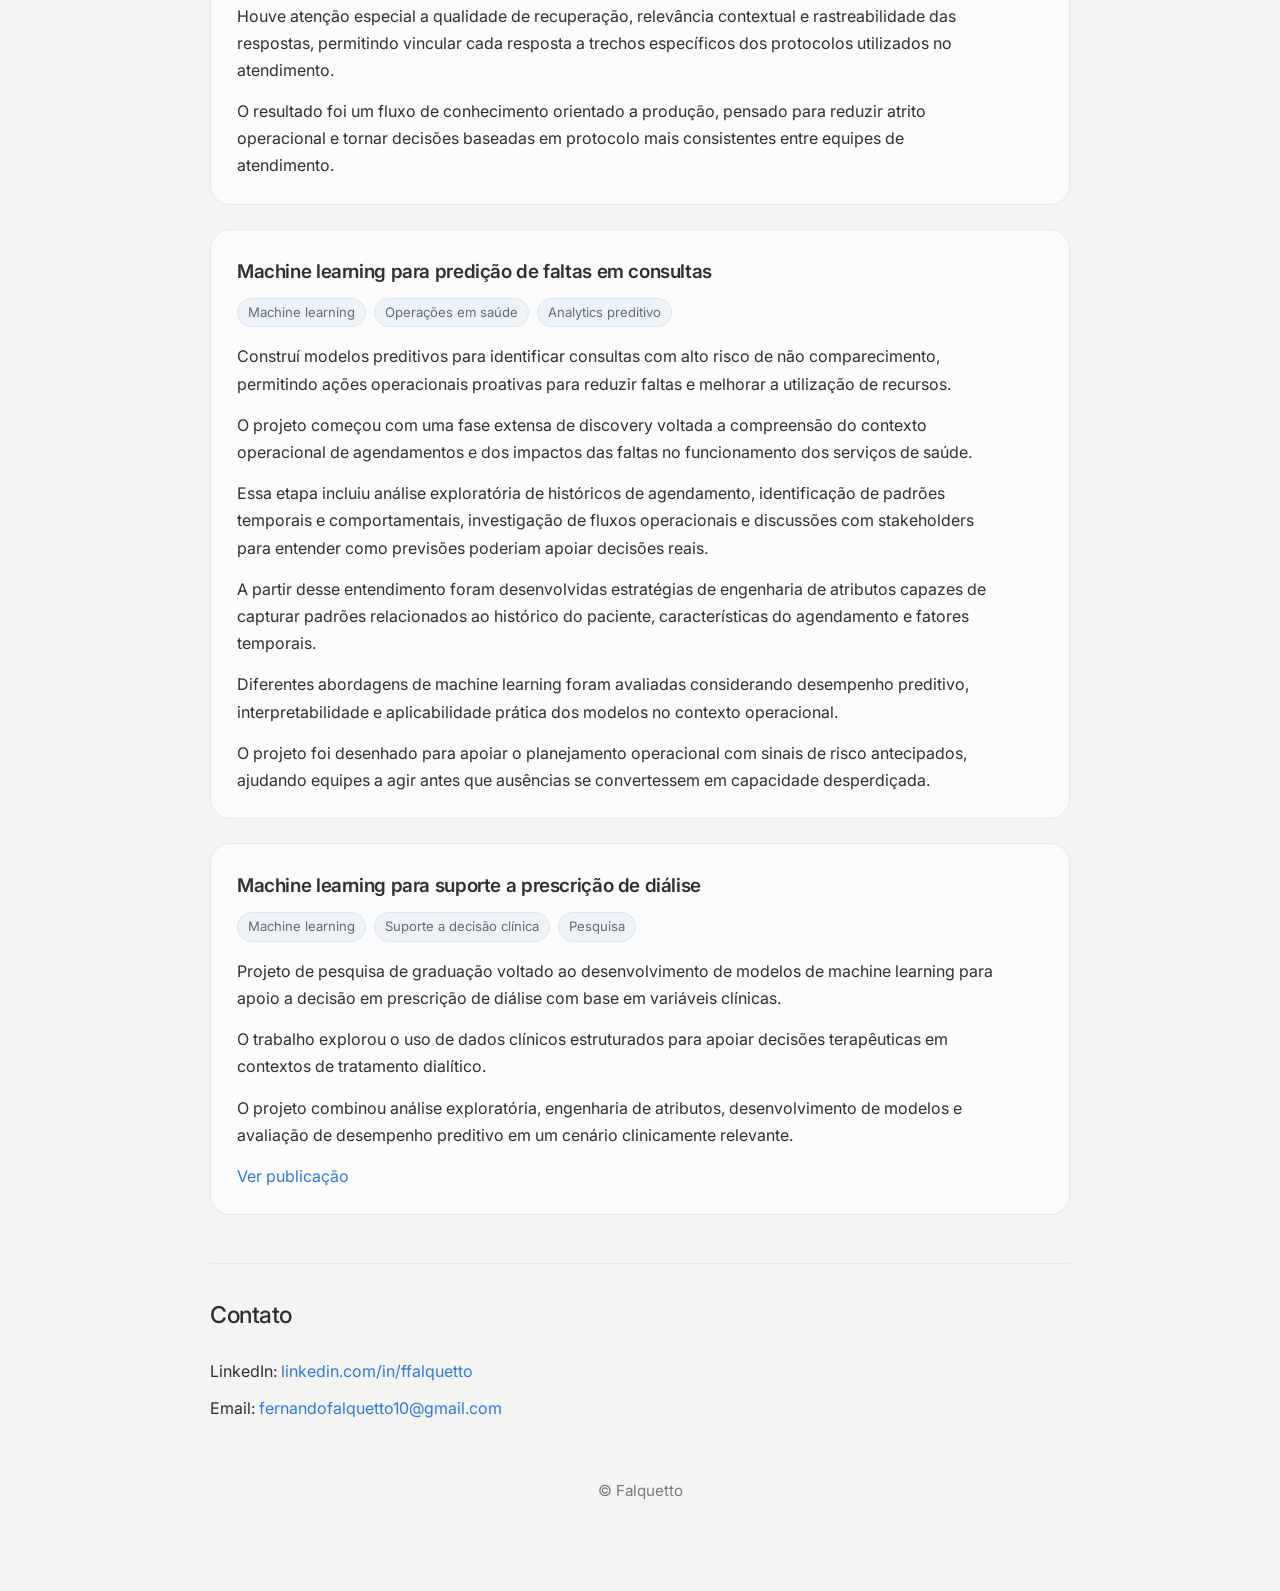
==== commit 3cb6ab68: "update page html texts" ====
--- a/pt.html
+++ b/pt.html
@@ -25,7 +25,7 @@
 <h1>Falquetto</h1>
 
 <div class="subtitle">
-Sistemas de dados para saúde · machine learning · IA baseada em conhecimento
+Construo sistemas de dados e IA que melhoram operações e decisões em saúde
 </div>
 
 </header>
@@ -35,12 +35,29 @@
 <img src="assets/foto.jpg" class="profile">
 
 <p>
-Trabalho com sistemas de dados e aplicações de machine learning voltadas a operações em saúde e suporte à decisão clínica.
-</p>
-
-<p>
-Minha atuação envolve construção de infraestrutura analítica, modelos preditivos e sistemas de conhecimento que auxiliam decisões operacionais e clínicas.
-</p>
+Desenho e construo sistemas ponta a ponta de dados e machine learning, da infraestrutura de dados até aplicações prontas para produção, com foco em operações em saúde e suporte a decisão clínica.
+</p>
+
+<p>
+Meu trabalho é transformar problemas operacionais complexos em sistemas de dados práticos que possam ser usados na tomada de decisão do mundo real.
+</p>
+
+</section>
+
+
+
+<section>
+
+<h2>O que eu construo</h2>
+
+<ul class="card-list">
+
+<li>Modelos preditivos para tomada de decisão operacional</li>
+<li>Pipelines de dados e infraestrutura analítica</li>
+<li>Sistemas de conhecimento com IA para acesso a protocolos e processos</li>
+<li>Sistemas de BI e suporte a decisão para equipes de saúde</li>
+
+</ul>
 
 </section>
 
@@ -65,11 +82,11 @@
 </div>
 
 <p>
-Desenvolvimento de um assistente conversacional voltado ao suporte de equipes operacionais na consulta a protocolos institucionais e procedimentos internos.
-</p>
-
-<p>
-O projeto envolveu a construção de um sistema de conhecimento baseado em RAG estruturado especificamente para o contexto de centrais de atendimento em saúde.
+Desenvolvi um assistente conversacional para ajudar equipes operacionais em saúde a acessar rapidamente protocolos e procedimentos internos, reduzindo tempo de busca e aumentando a consistência no atendimento.
+</p>
+
+<p>
+O projeto envolveu a construção de um sistema de conhecimento baseado em RAG estruturado para o contexto de centrais de atendimento, em que acesso rápido e confiável a informação impacta diretamente a qualidade operacional.
 </p>
 
 <p>
@@ -77,11 +94,11 @@
 </p>
 
 <p>
-Houve atenção especial à qualidade de recuperação de informação, relevância contextual e rastreabilidade das respostas, permitindo que cada resposta pudesse ser vinculada a trechos específicos dos protocolos utilizados no atendimento.
-</p>
-
-<p>
-O objetivo do sistema foi reduzir o tempo de busca por procedimentos operacionais e melhorar a consistência na interpretação de protocolos durante interações de atendimento em saúde.
+Houve atenção especial a qualidade de recuperação, relevância contextual e rastreabilidade das respostas, permitindo vincular cada resposta a trechos específicos dos protocolos utilizados no atendimento.
+</p>
+
+<p>
+O resultado foi um fluxo de conhecimento orientado a produção, pensado para reduzir atrito operacional e tornar decisões baseadas em protocolo mais consistentes entre equipes de atendimento.
 </p>
 
 </li>
@@ -101,15 +118,15 @@
 </div>
 
 <p>
-Desenvolvimento de modelos preditivos voltados à identificação de consultas com maior probabilidade de não comparecimento de pacientes.
-</p>
-
-<p>
-O projeto começou com uma fase extensa de discovery voltada à compreensão do contexto operacional de agendamentos e dos impactos das faltas em consultas no funcionamento dos serviços de saúde.
-</p>
-
-<p>
-Essa etapa incluiu análise exploratória de históricos de agendamento, identificação de padrões temporais e comportamentais, investigação de fluxos operacionais e discussões com stakeholders para entender como previsões poderiam apoiar decisões operacionais.
+Construí modelos preditivos para identificar consultas com alto risco de não comparecimento, permitindo ações operacionais proativas para reduzir faltas e melhorar a utilização de recursos.
+</p>
+
+<p>
+O projeto começou com uma fase extensa de discovery voltada a compreensão do contexto operacional de agendamentos e dos impactos das faltas no funcionamento dos serviços de saúde.
+</p>
+
+<p>
+Essa etapa incluiu análise exploratória de históricos de agendamento, identificação de padrões temporais e comportamentais, investigação de fluxos operacionais e discussões com stakeholders para entender como previsões poderiam apoiar decisões reais.
 </p>
 
 <p>
@@ -120,6 +137,10 @@
 Diferentes abordagens de machine learning foram avaliadas considerando desempenho preditivo, interpretabilidade e aplicabilidade prática dos modelos no contexto operacional.
 </p>
 
+<p>
+O projeto foi desenhado para apoiar o planejamento operacional com sinais de risco antecipados, ajudando equipes a agir antes que ausências se convertessem em capacidade desperdiçada.
+</p>
+
 </li>
 
 
@@ -127,21 +148,25 @@
 <li>
 
 <div class="project-title">
-Machine learning para suporte à prescrição de diálise
+Machine learning para suporte a prescrição de diálise
 </div>
 
 <div class="project-tags">
 <span>Machine learning</span>
-<span>Suporte à decisão clínica</span>
+<span>Suporte a decisão clínica</span>
 <span>Pesquisa</span>
 </div>
 
 <p>
-Projeto de pesquisa de graduação voltado ao desenvolvimento de modelos de machine learning para apoio à decisão em prescrição de diálise com base em variáveis clínicas.
+Projeto de pesquisa de graduação voltado ao desenvolvimento de modelos de machine learning para apoio a decisão em prescrição de diálise com base em variáveis clínicas.
 </p>
 
 <p>
 O trabalho explorou o uso de dados clínicos estruturados para apoiar decisões terapêuticas em contextos de tratamento dialítico.
+</p>
+
+<p>
+O projeto combinou análise exploratória, engenharia de atributos, desenvolvimento de modelos e avaliação de desempenho preditivo em um cenário clinicamente relevante.
 </p>
 
 <p>
@@ -196,4 +221,4 @@
 
 </body>
 
-</html>+</html>
